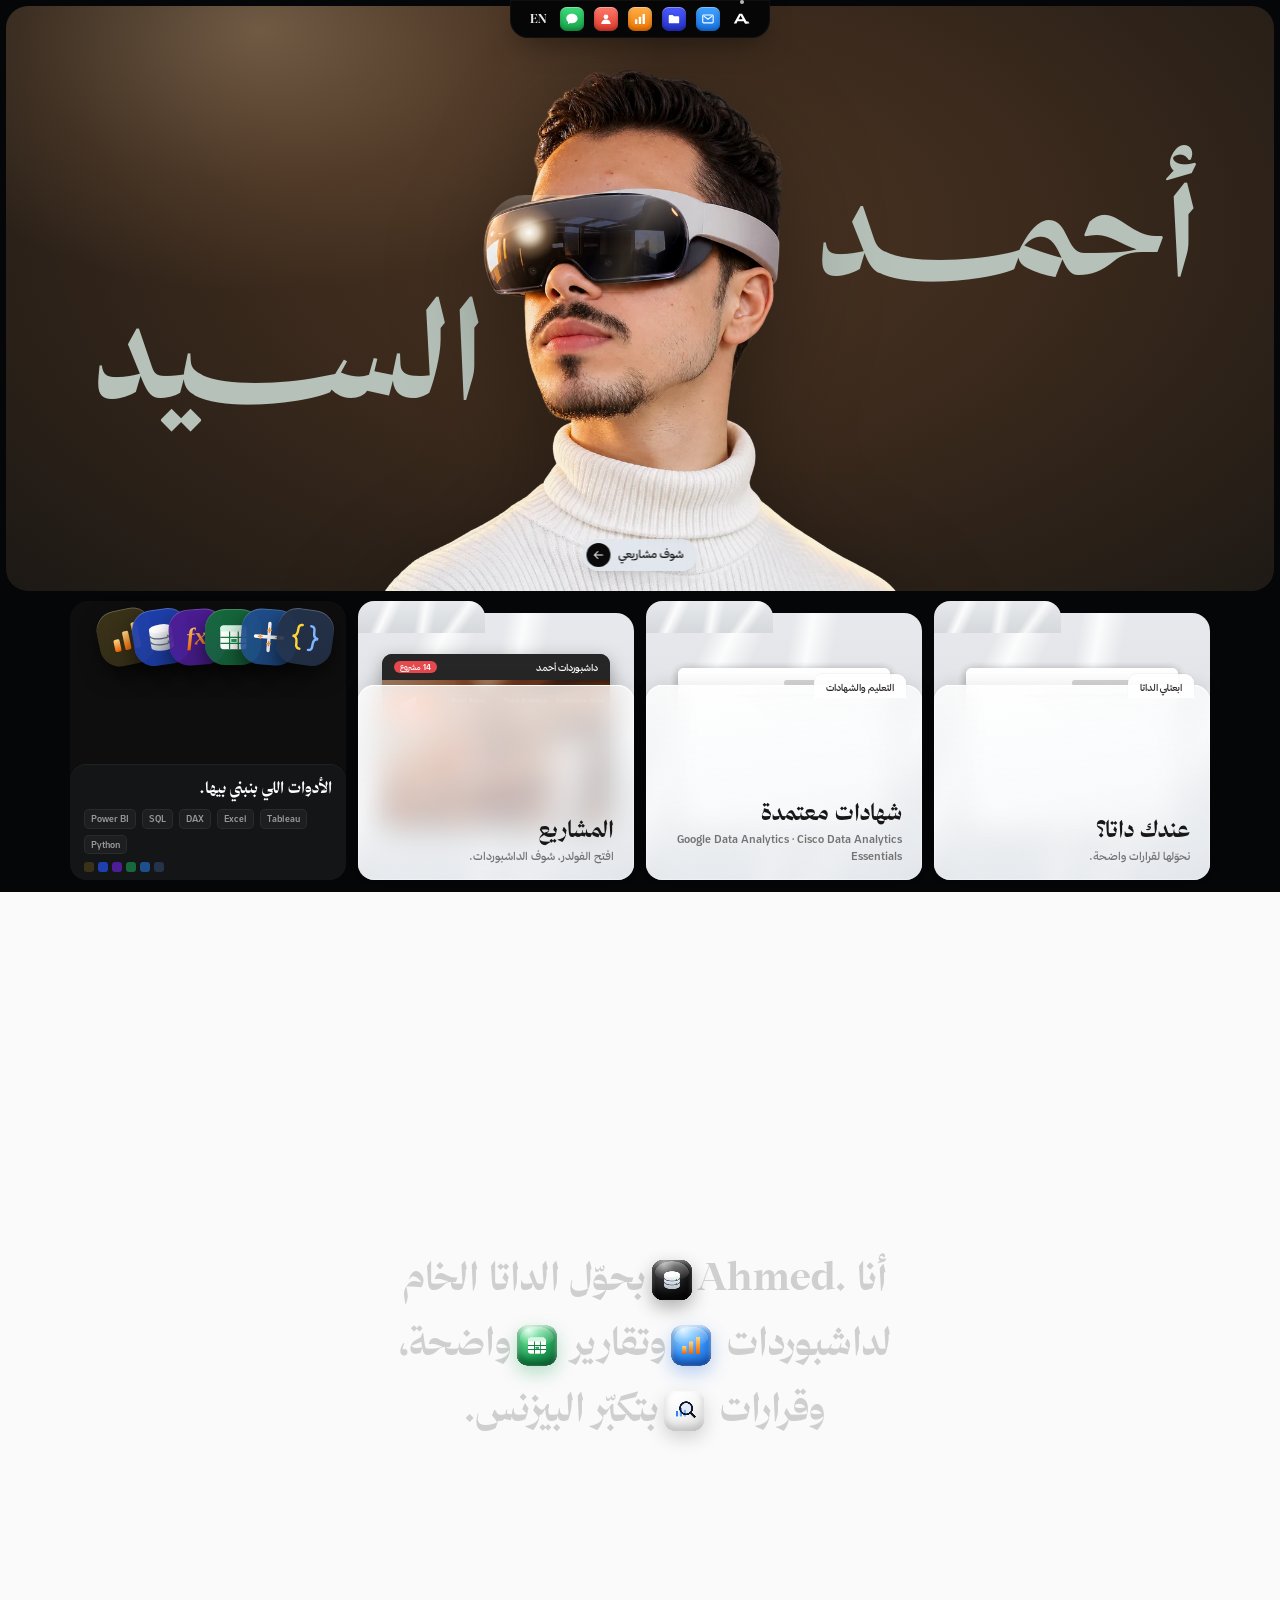
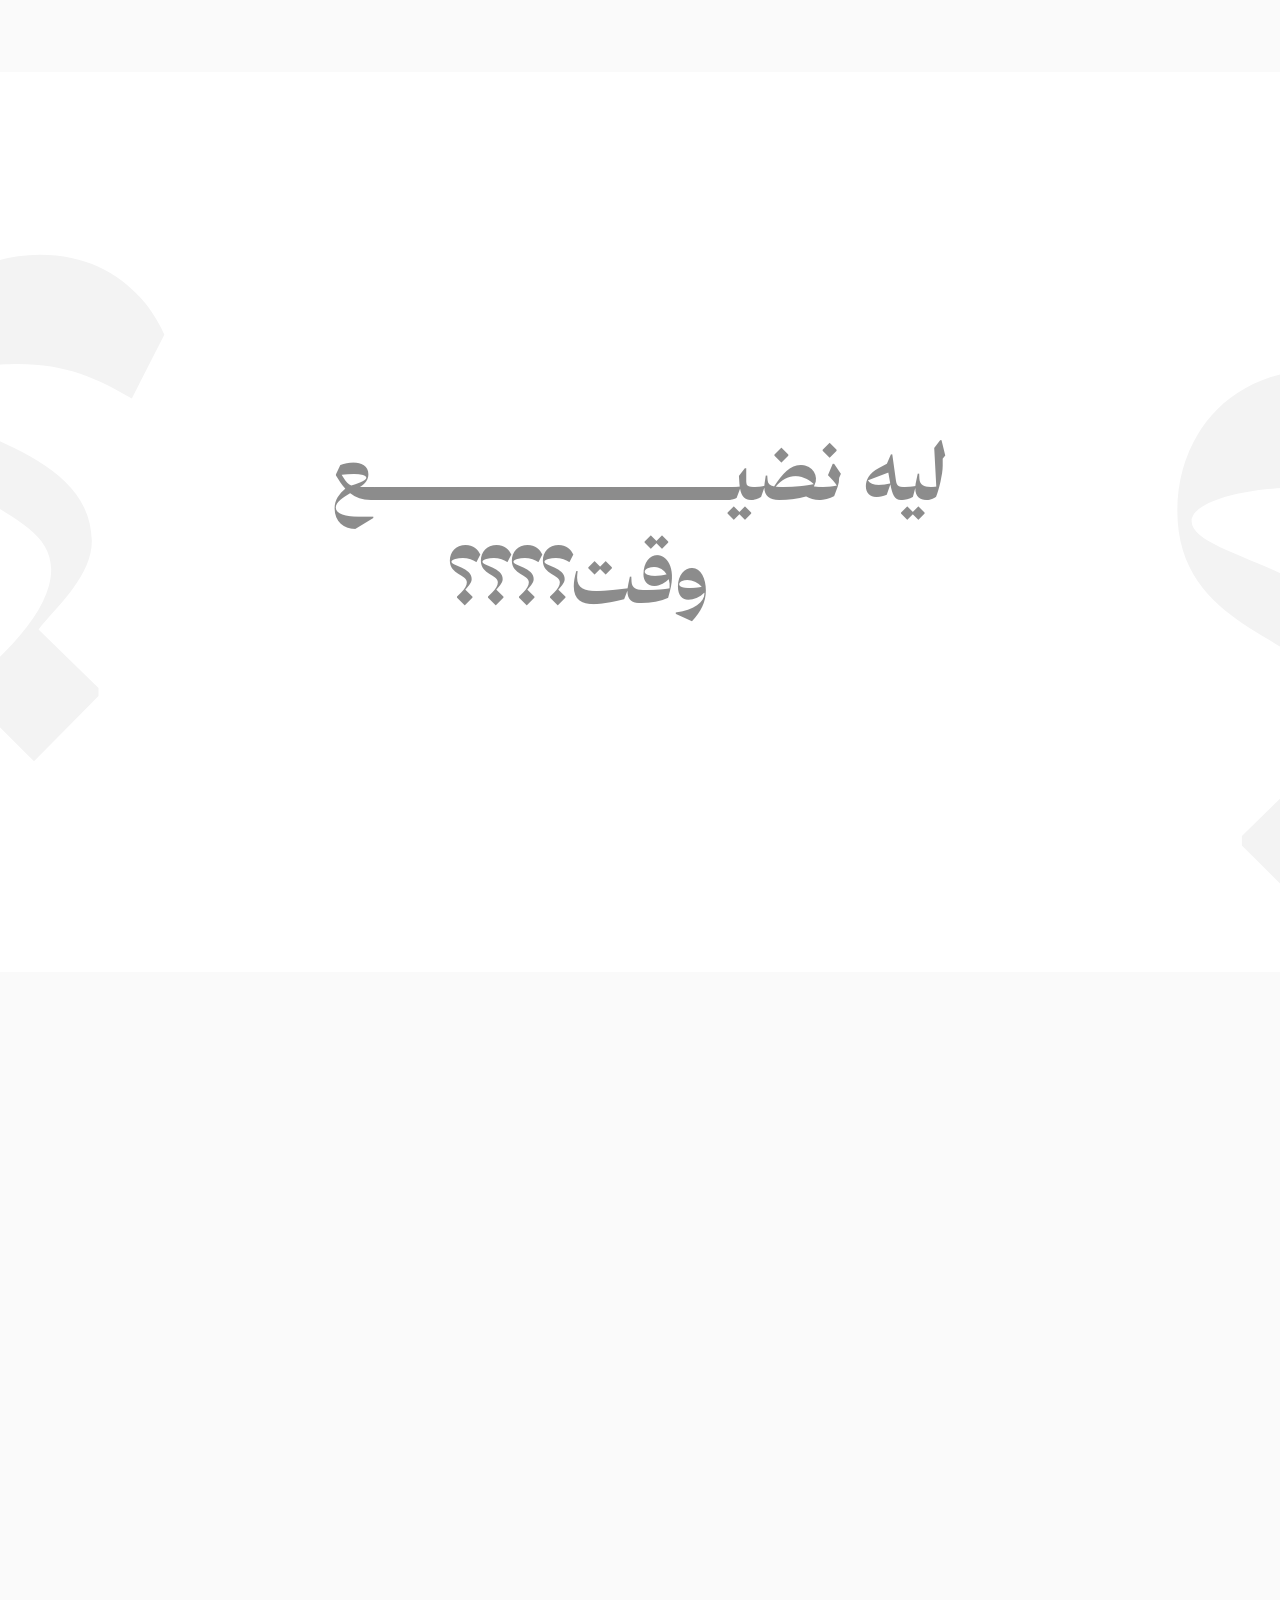
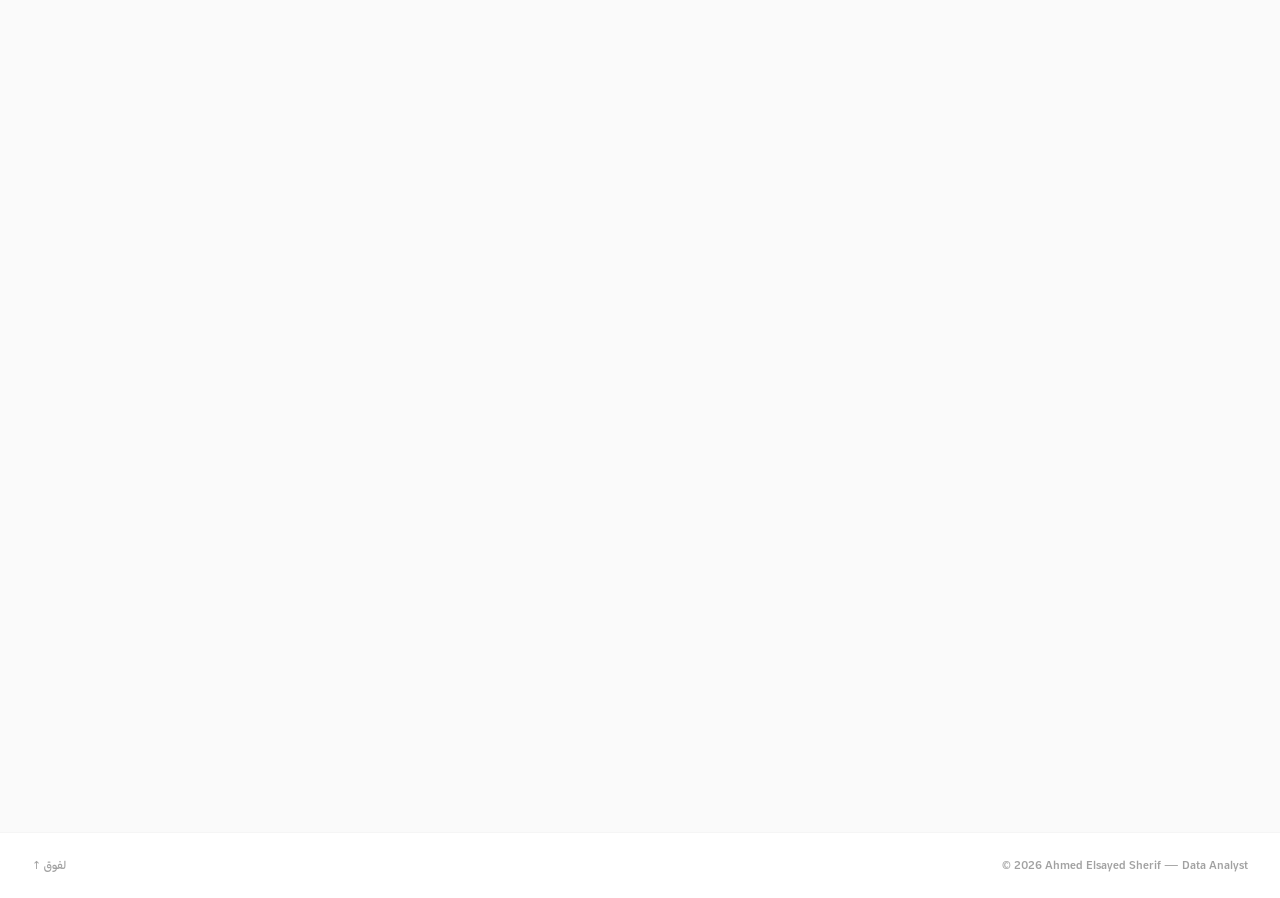
==== index.html @ aa6307e3 "Deploy a094a0d" ====
<!doctype html>
<html lang="ar" dir="rtl">
  <head>
    <meta charset="UTF-8" />
    <meta name="viewport" content="width=device-width, initial-scale=1.0" />
    <meta name="theme-color" content="#040608" />
    <link rel="icon" type="image/svg+xml" href="./favicon.svg" />
    <title>أحمد السيد · Data Analyst</title>
    <meta name="description" content="أحمد السيد — محلل بيانات: داشبوردات Power BI وتحليلات SQL وتقارير Excel." />
    <link rel="preconnect" href="https://fonts.googleapis.com" />
    <link rel="preconnect" href="https://fonts.gstatic.com" crossorigin />
    <link
      href="https://fonts.googleapis.com/css2?family=Lilita+One&display=swap"
      rel="stylesheet"
    />
    <script type="module" crossorigin src="./assets/index-DCKtavDe.js"></script>
    <link rel="stylesheet" crossorigin href="./assets/index-CxuiDUZX.css">
  </head>
  <body>
    <div id="root"></div>
  </body>
</html>
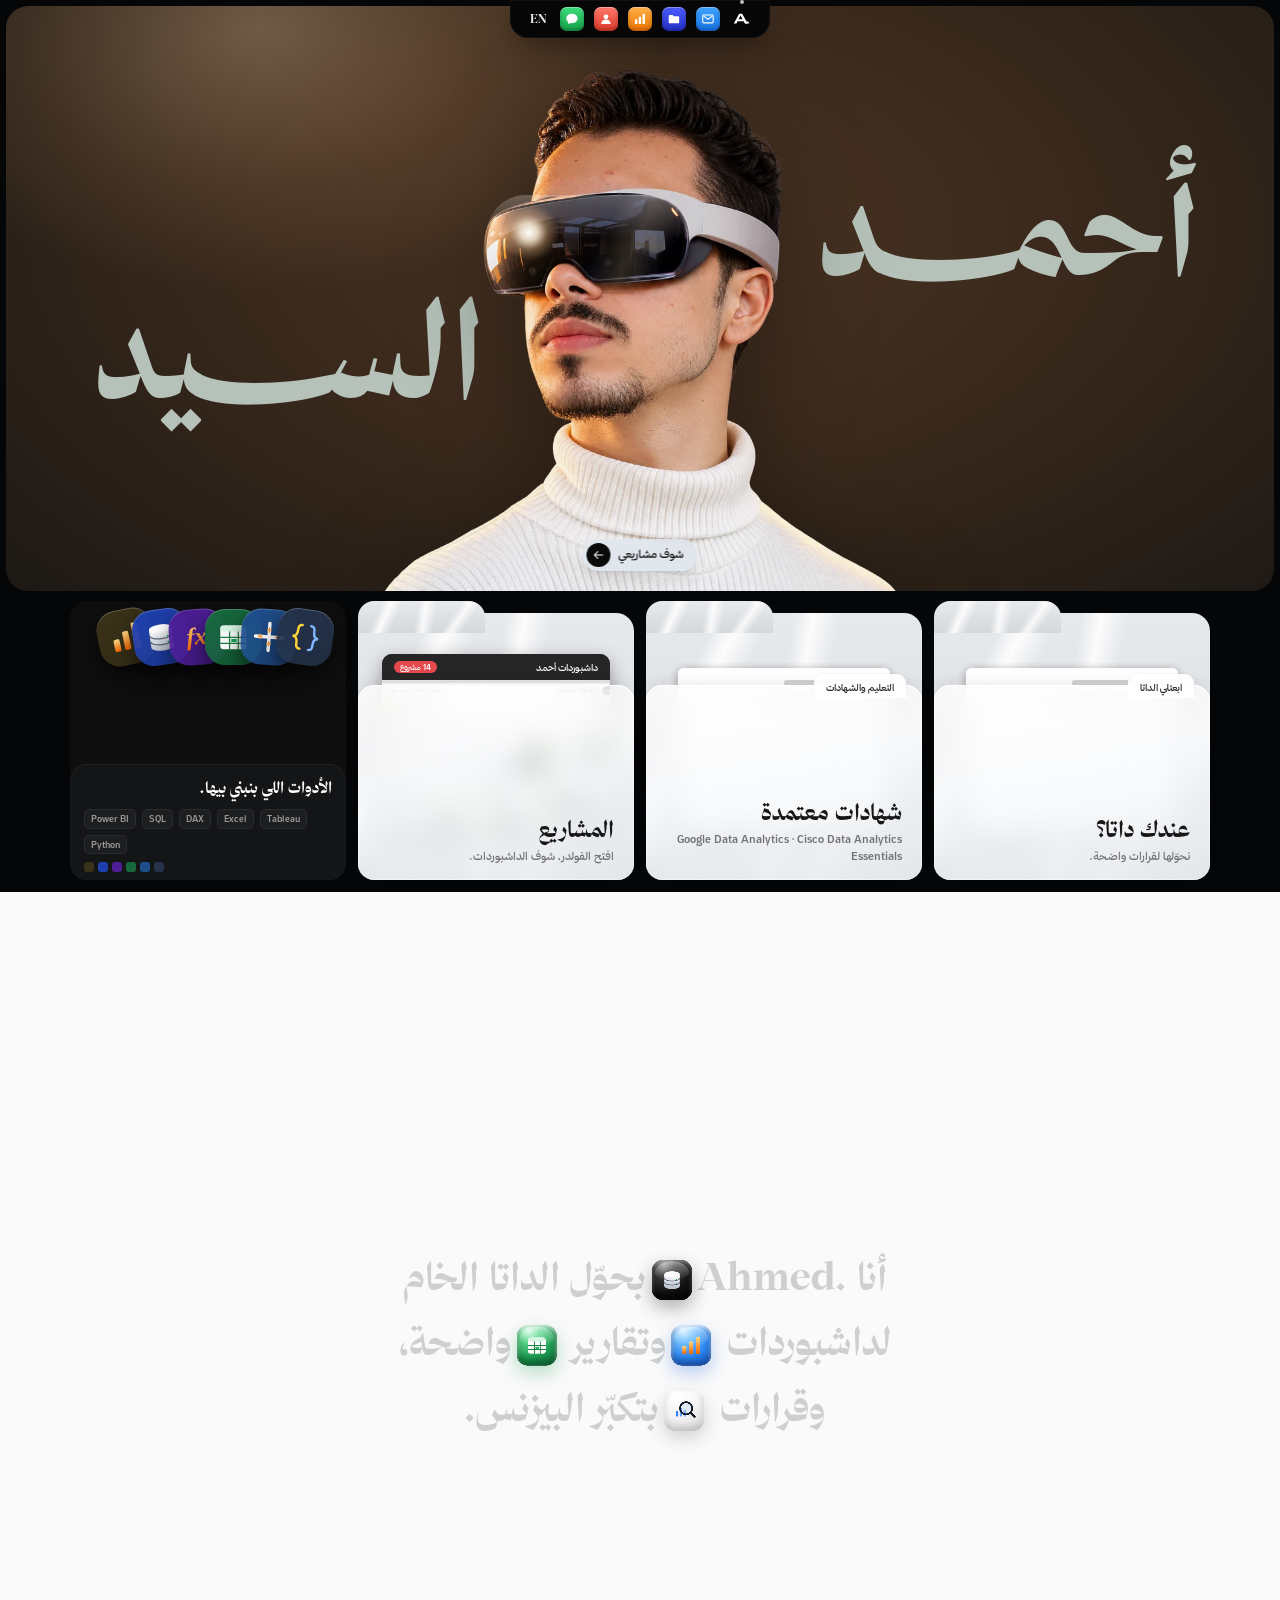
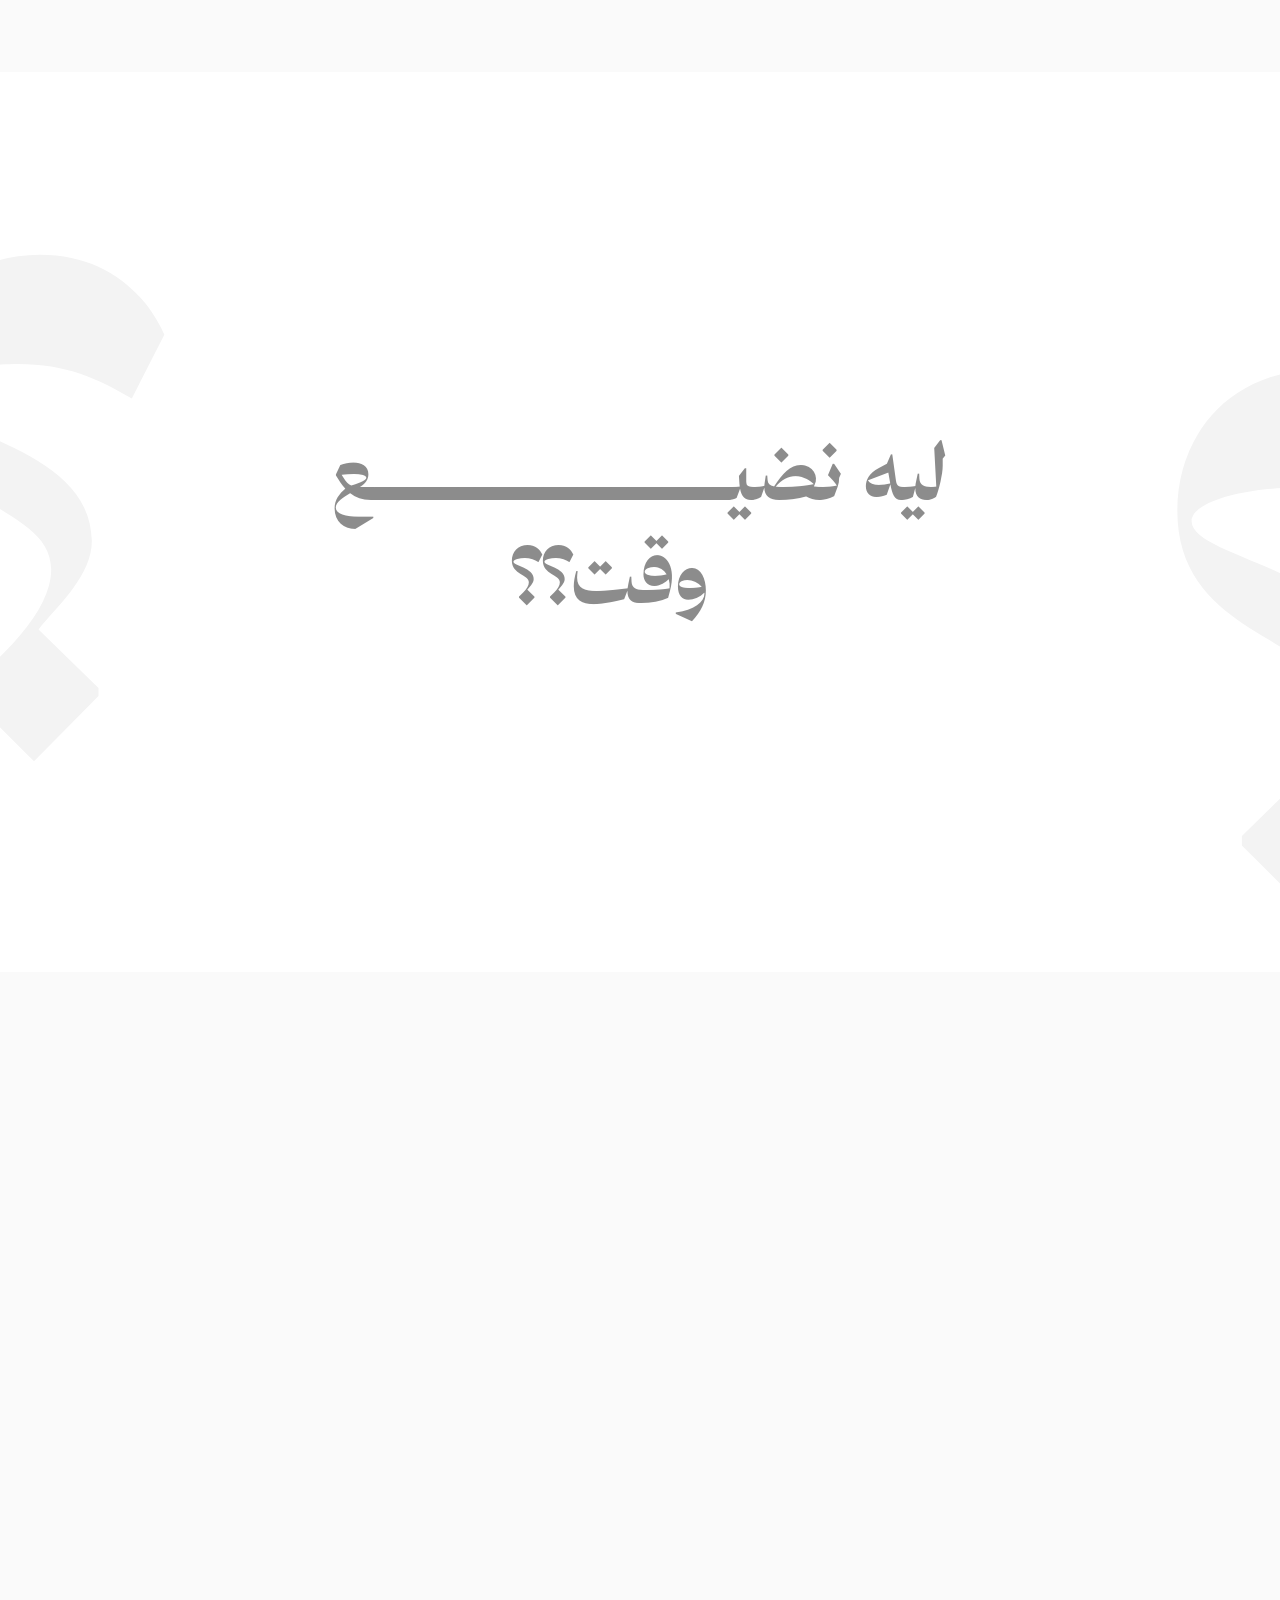
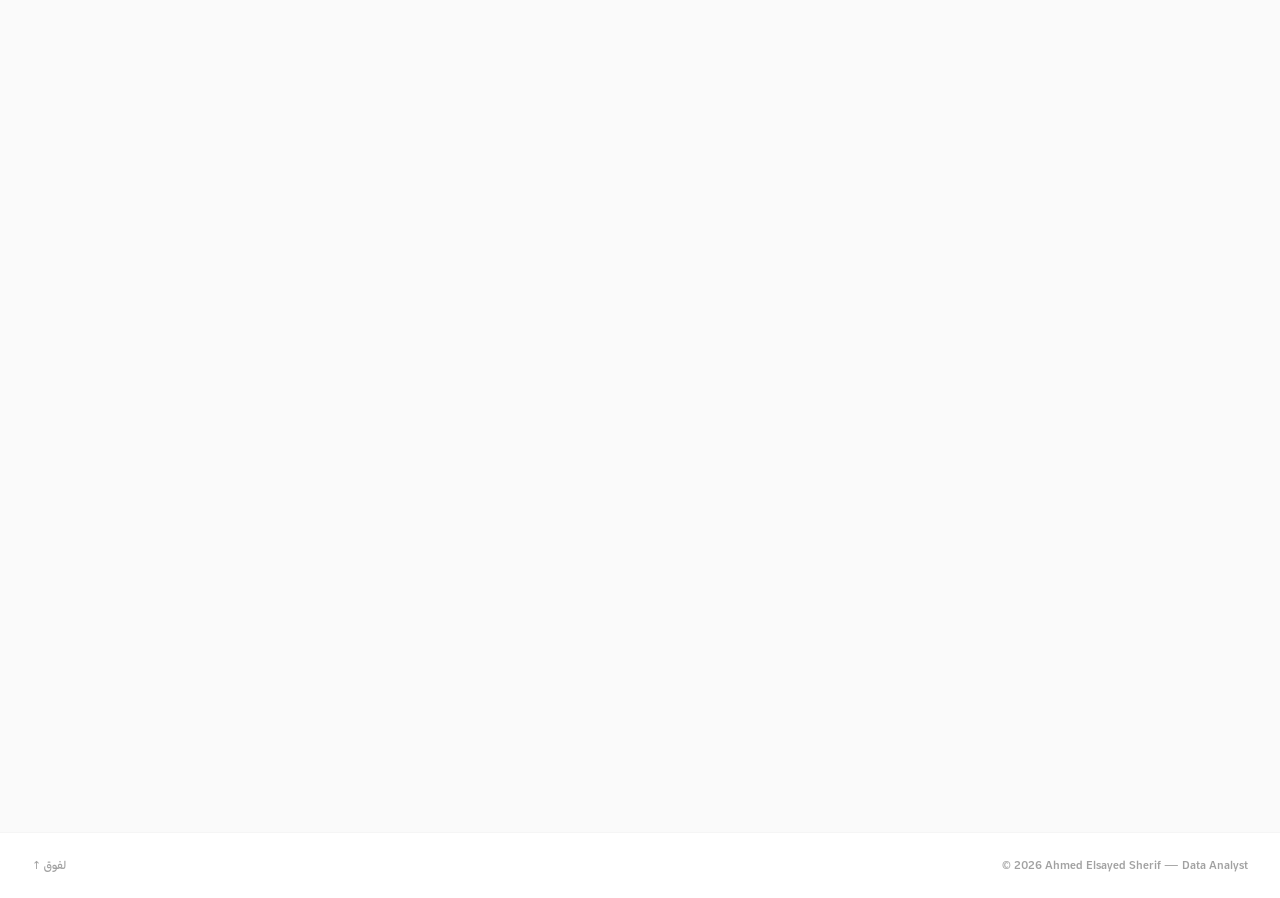
==== commit a712e480: "Deploy 413ba4c" ====
--- a/index.html
+++ b/index.html
@@ -13,7 +13,7 @@
       href="https://fonts.googleapis.com/css2?family=Lilita+One&display=swap"
       rel="stylesheet"
     />
-    <script type="module" crossorigin src="./assets/index-DCKtavDe.js"></script>
+    <script type="module" crossorigin src="./assets/index-DE4-xoQo.js"></script>
     <link rel="stylesheet" crossorigin href="./assets/index-CxuiDUZX.css">
   </head>
   <body>
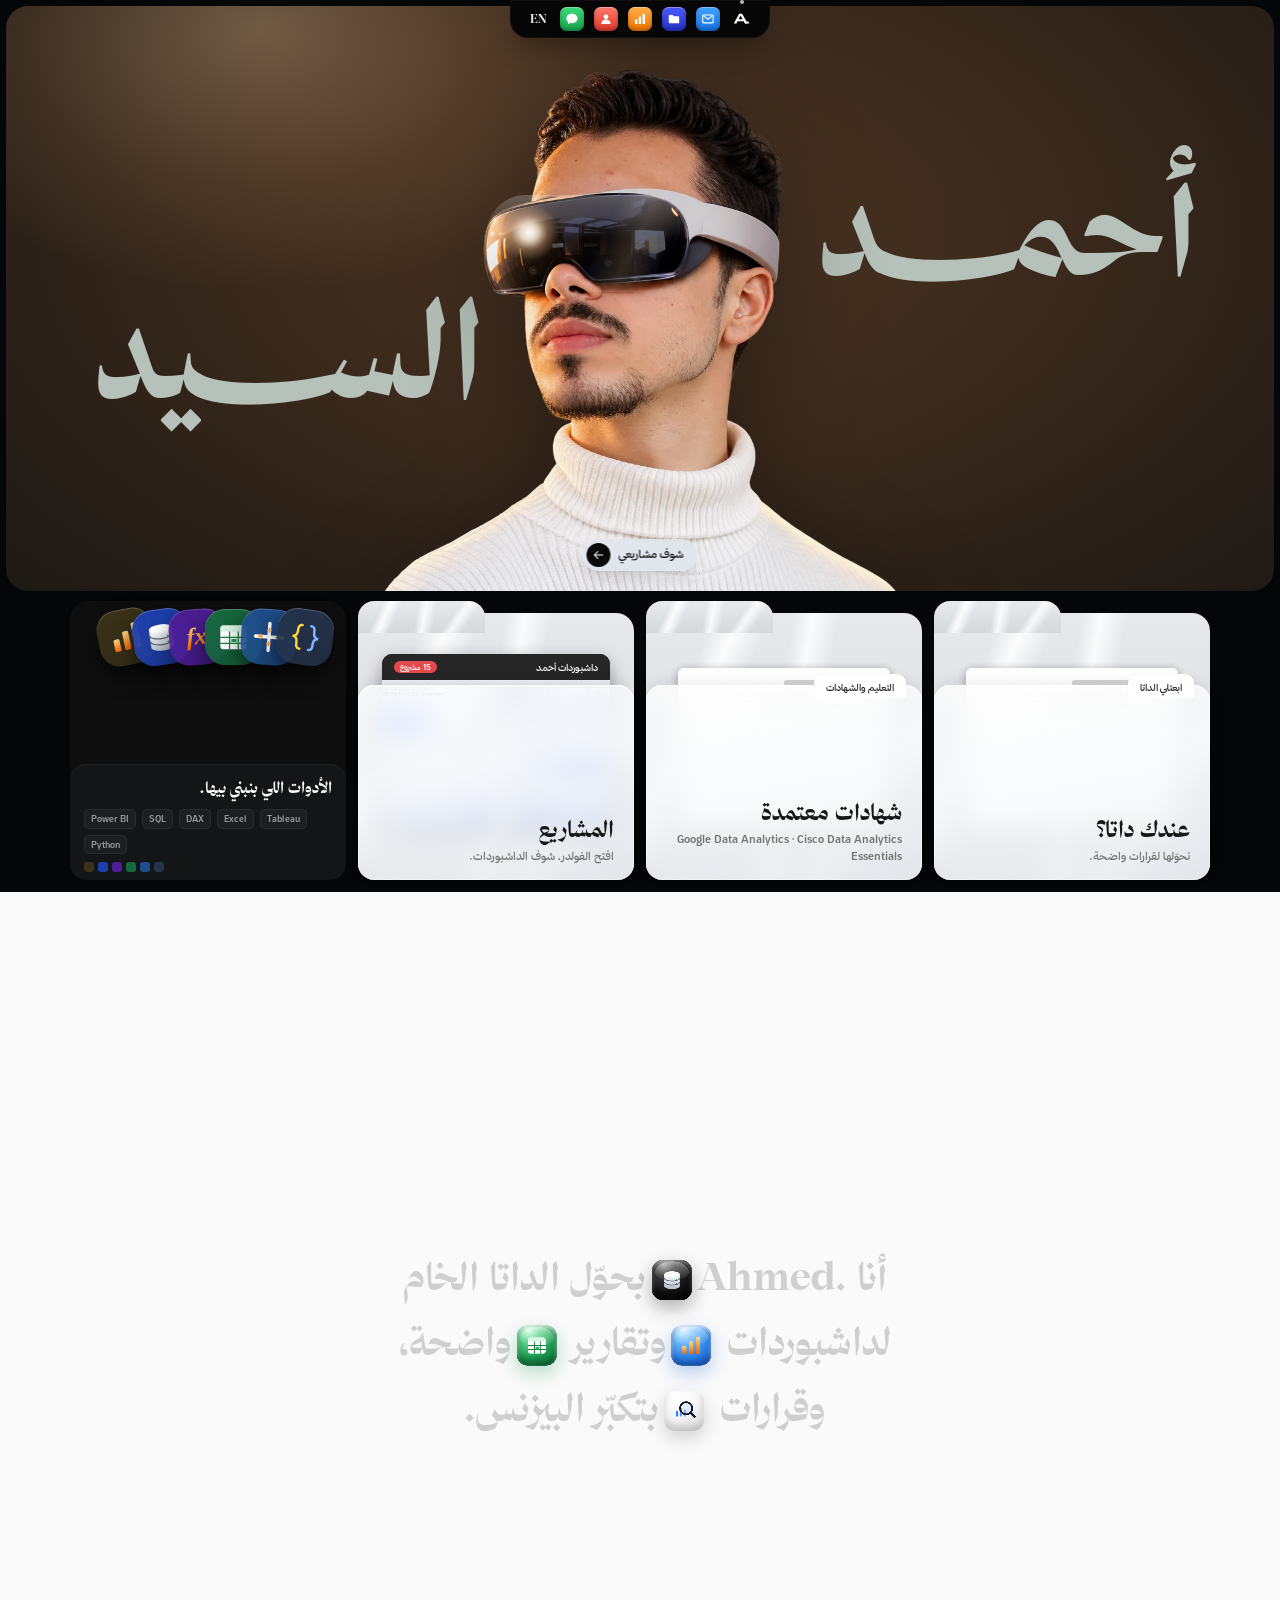
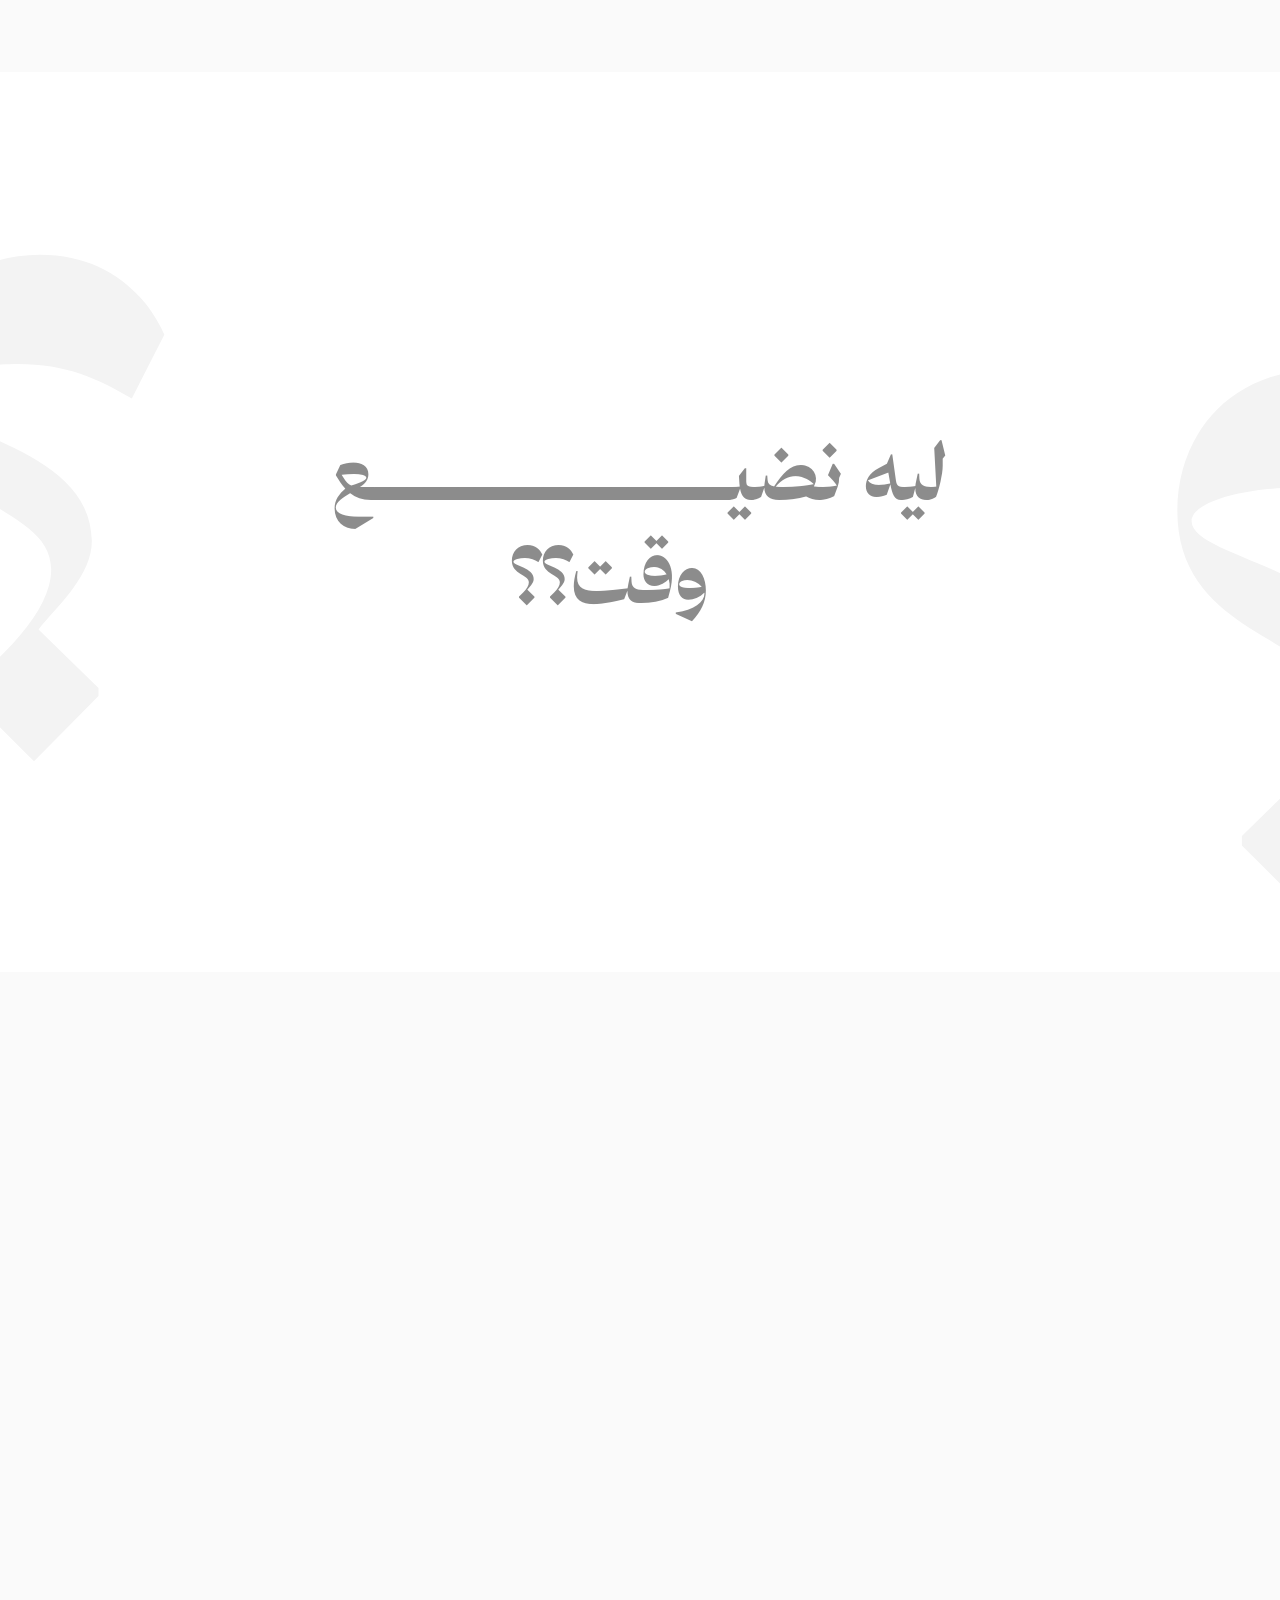
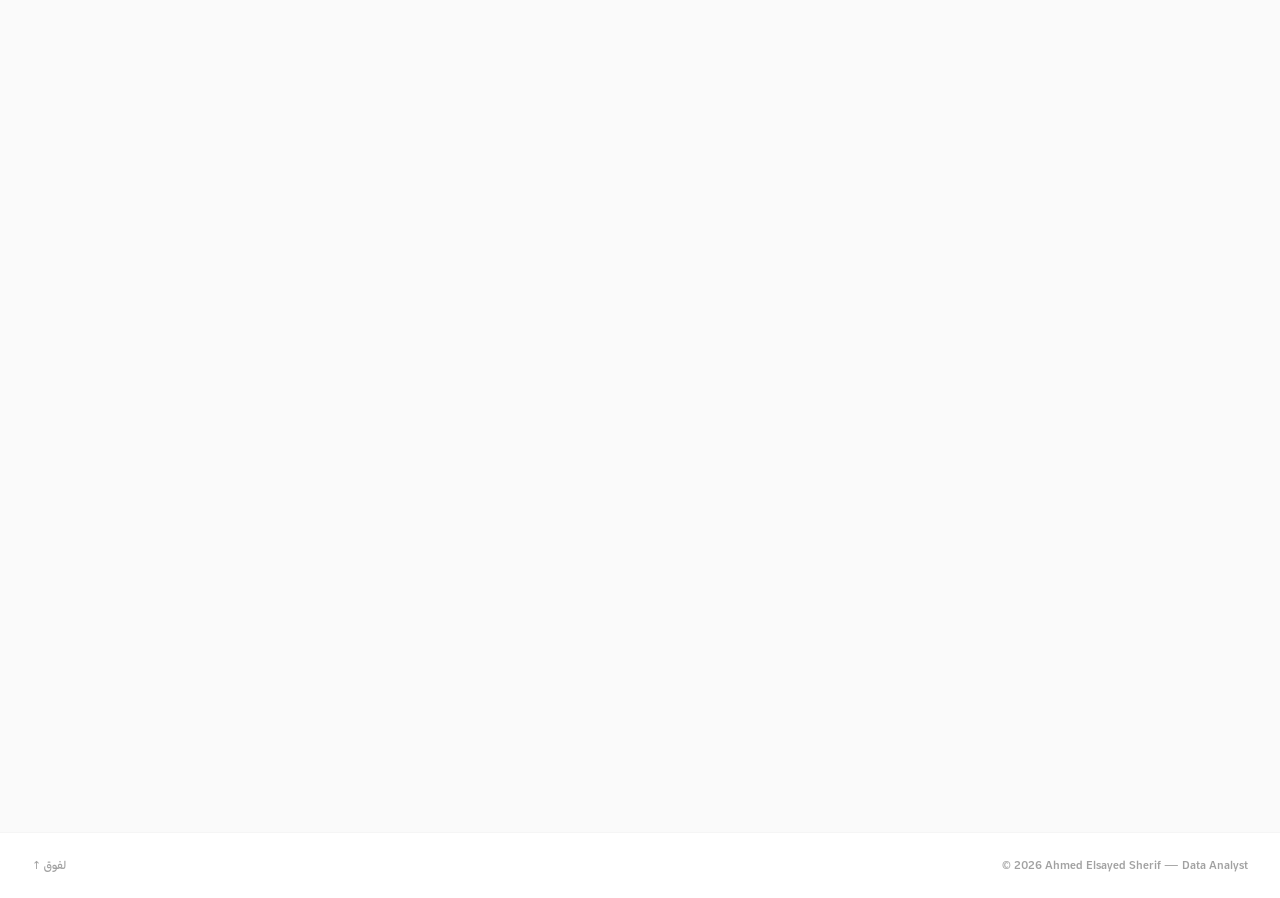
==== commit fbb7feaf: "Deploy 971cd77" ====
--- a/index.html
+++ b/index.html
@@ -13,7 +13,7 @@
       href="https://fonts.googleapis.com/css2?family=Lilita+One&display=swap"
       rel="stylesheet"
     />
-    <script type="module" crossorigin src="./assets/index-DE4-xoQo.js"></script>
+    <script type="module" crossorigin src="./assets/index-BCL6MkmT.js"></script>
     <link rel="stylesheet" crossorigin href="./assets/index-CxuiDUZX.css">
   </head>
   <body>
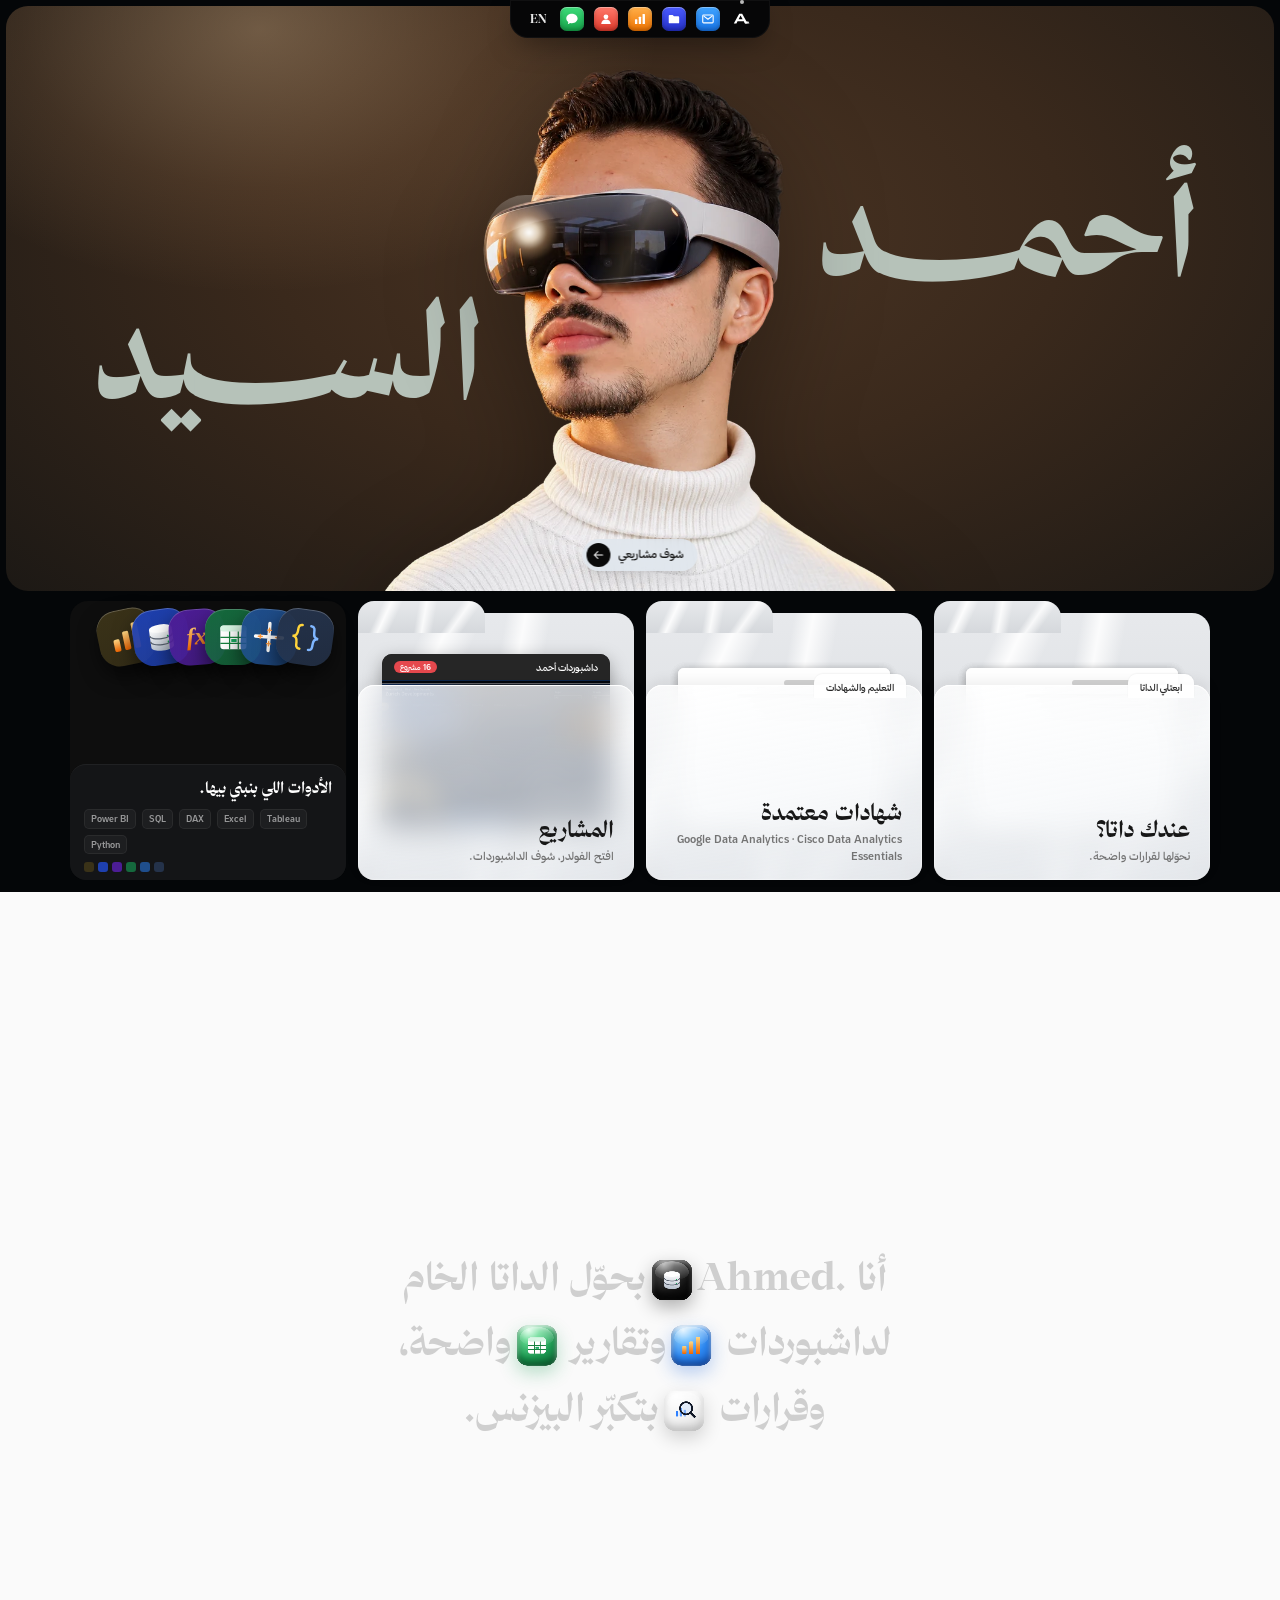
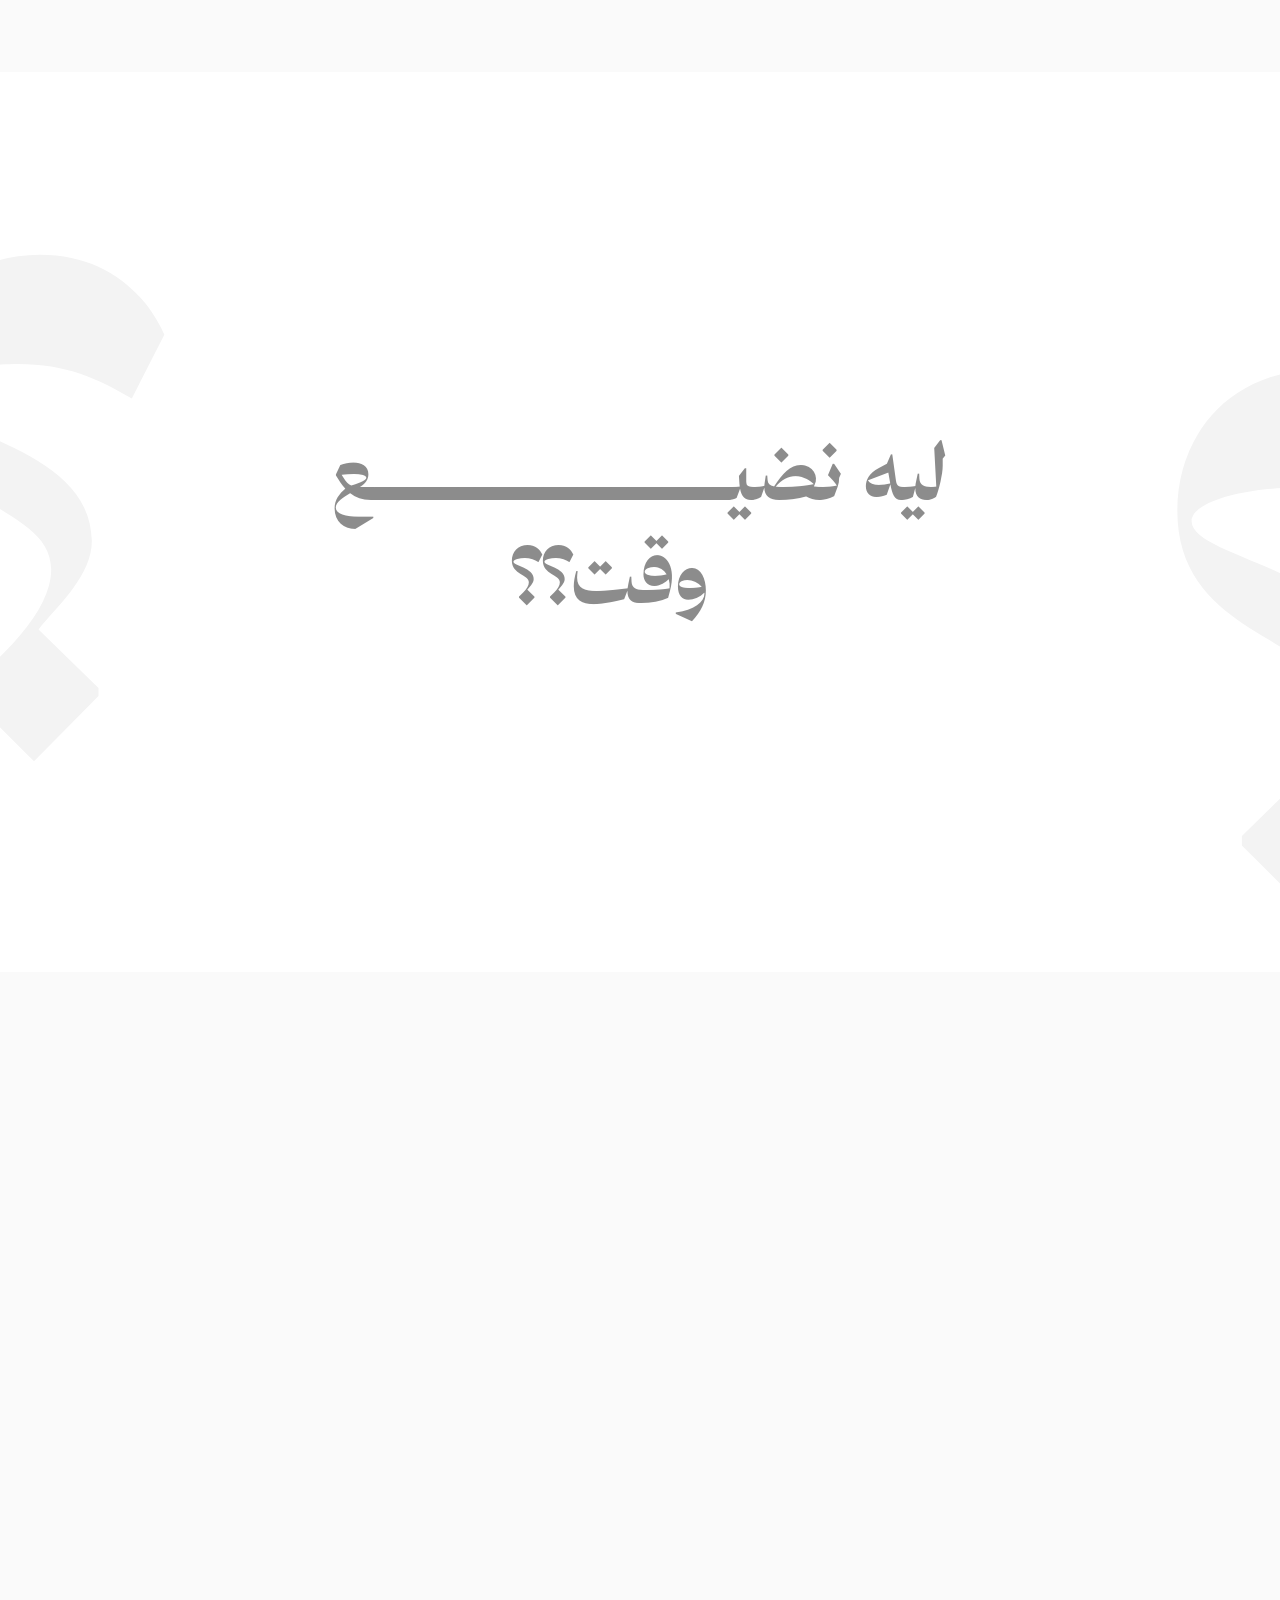
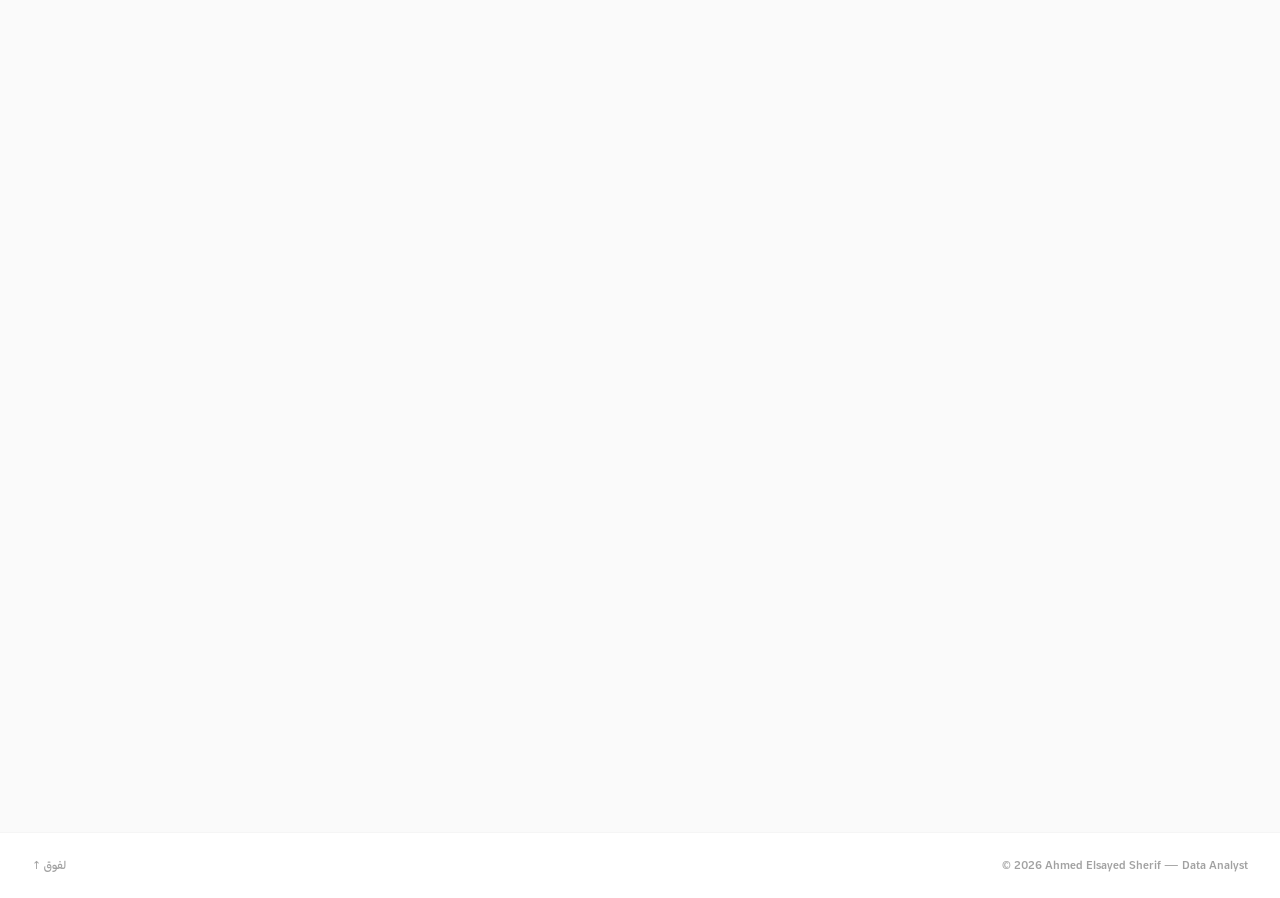
==== commit 69a2bfa9: "Deploy 3aa451c" ====
--- a/index.html
+++ b/index.html
@@ -13,7 +13,7 @@
       href="https://fonts.googleapis.com/css2?family=Lilita+One&display=swap"
       rel="stylesheet"
     />
-    <script type="module" crossorigin src="./assets/index-BCL6MkmT.js"></script>
+    <script type="module" crossorigin src="./assets/index-DIKJuPs-.js"></script>
     <link rel="stylesheet" crossorigin href="./assets/index-CxuiDUZX.css">
   </head>
   <body>
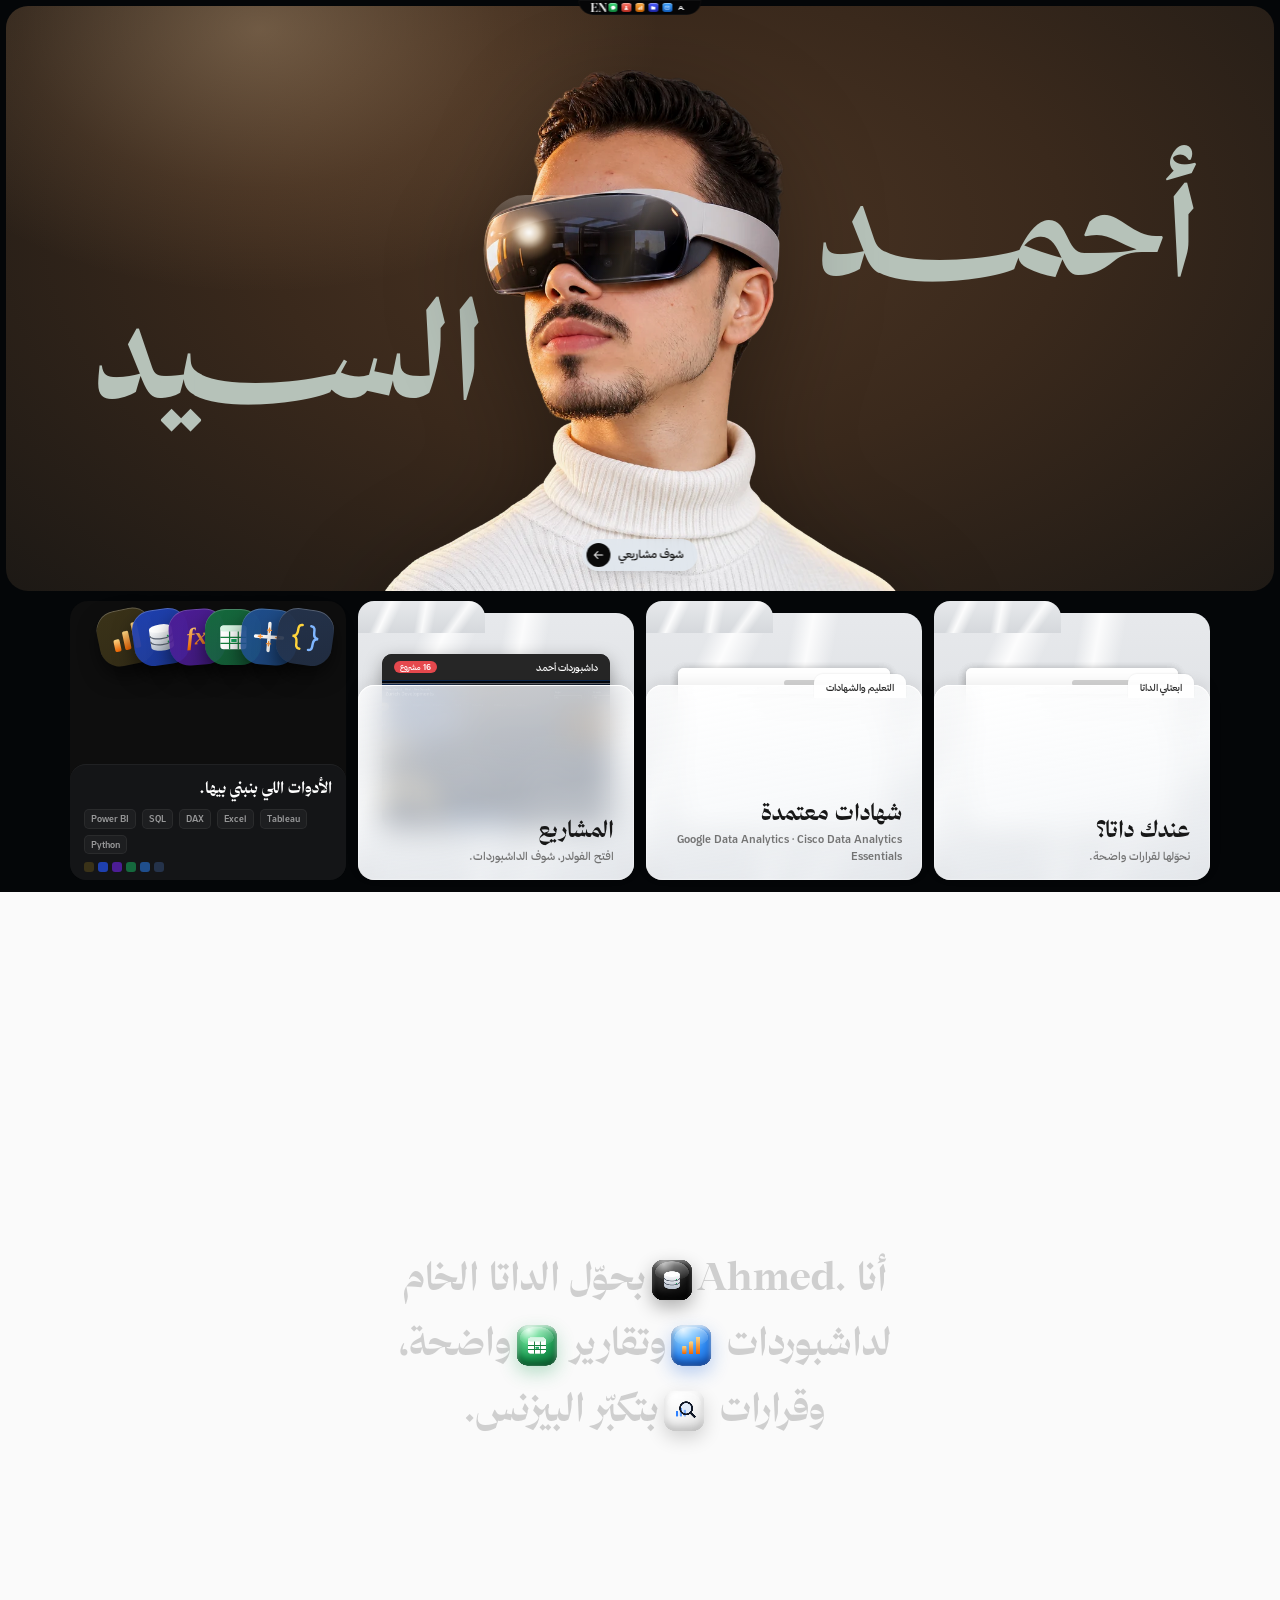
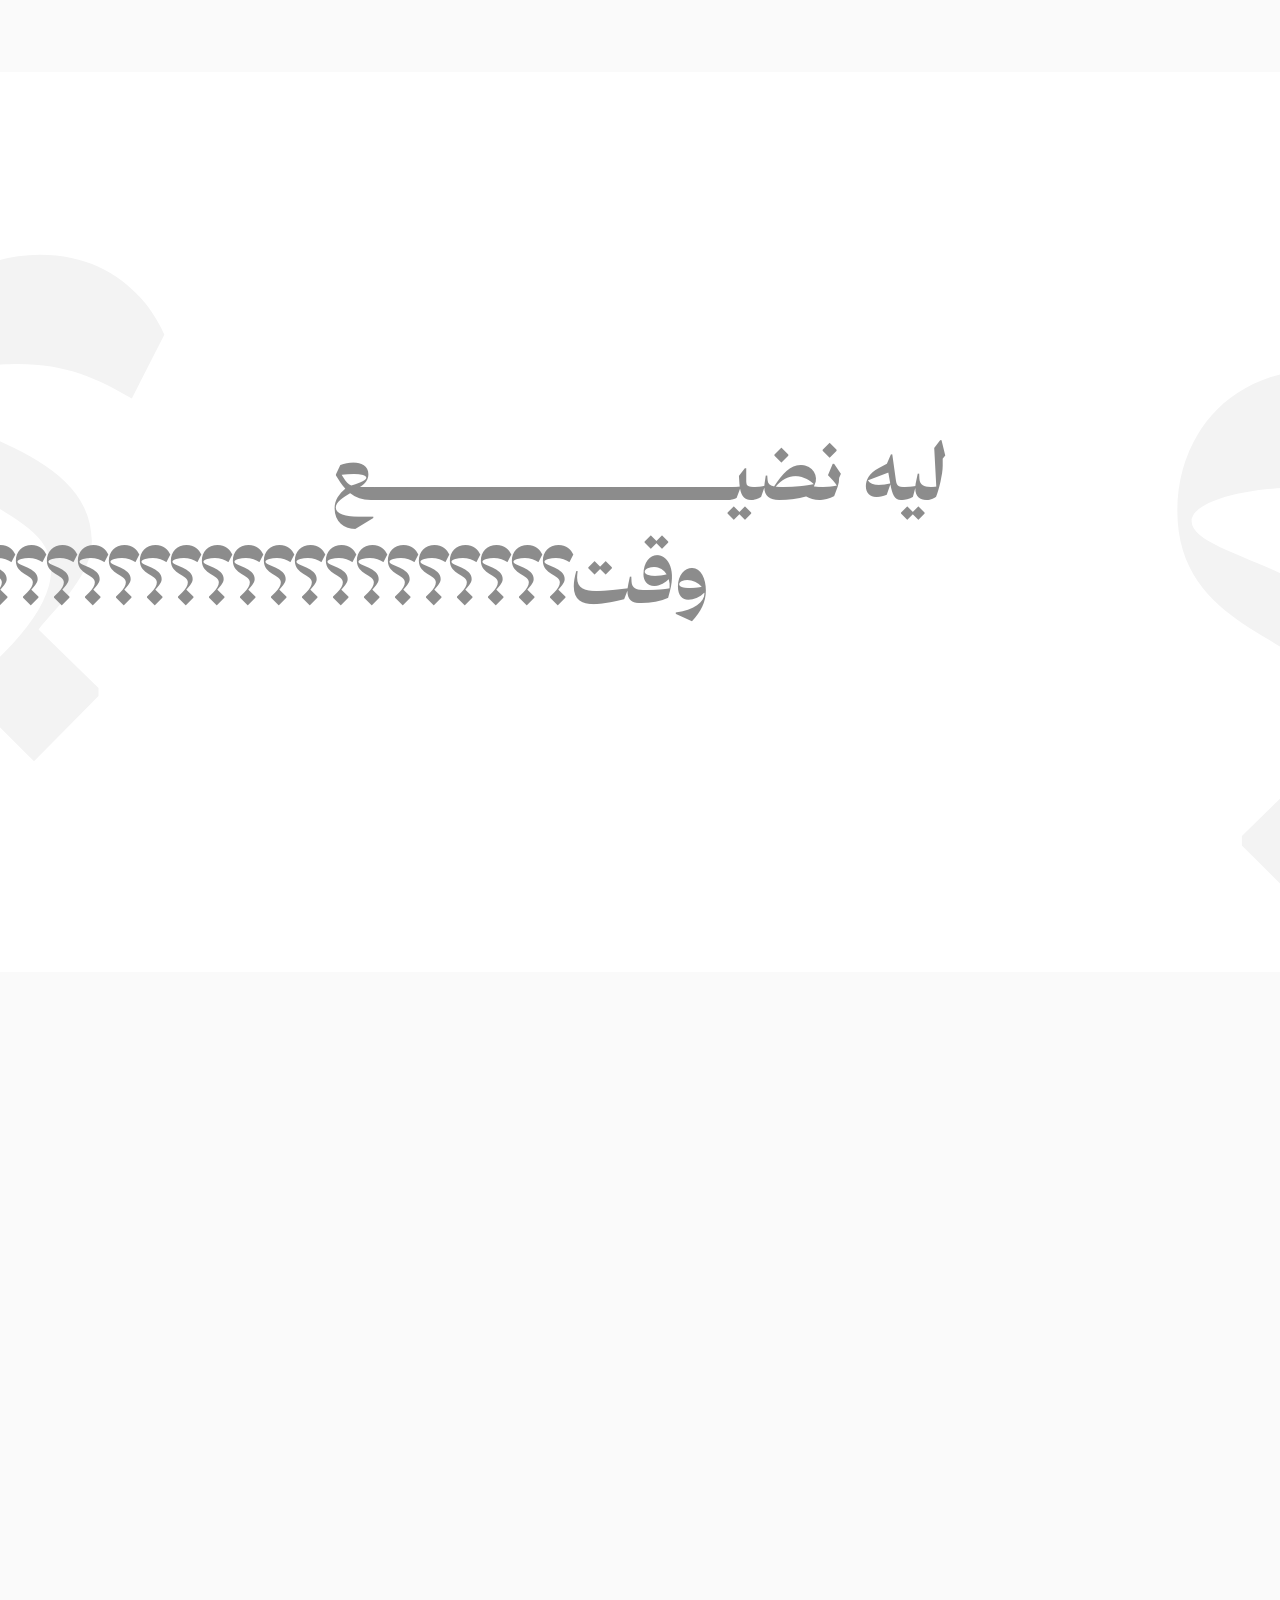
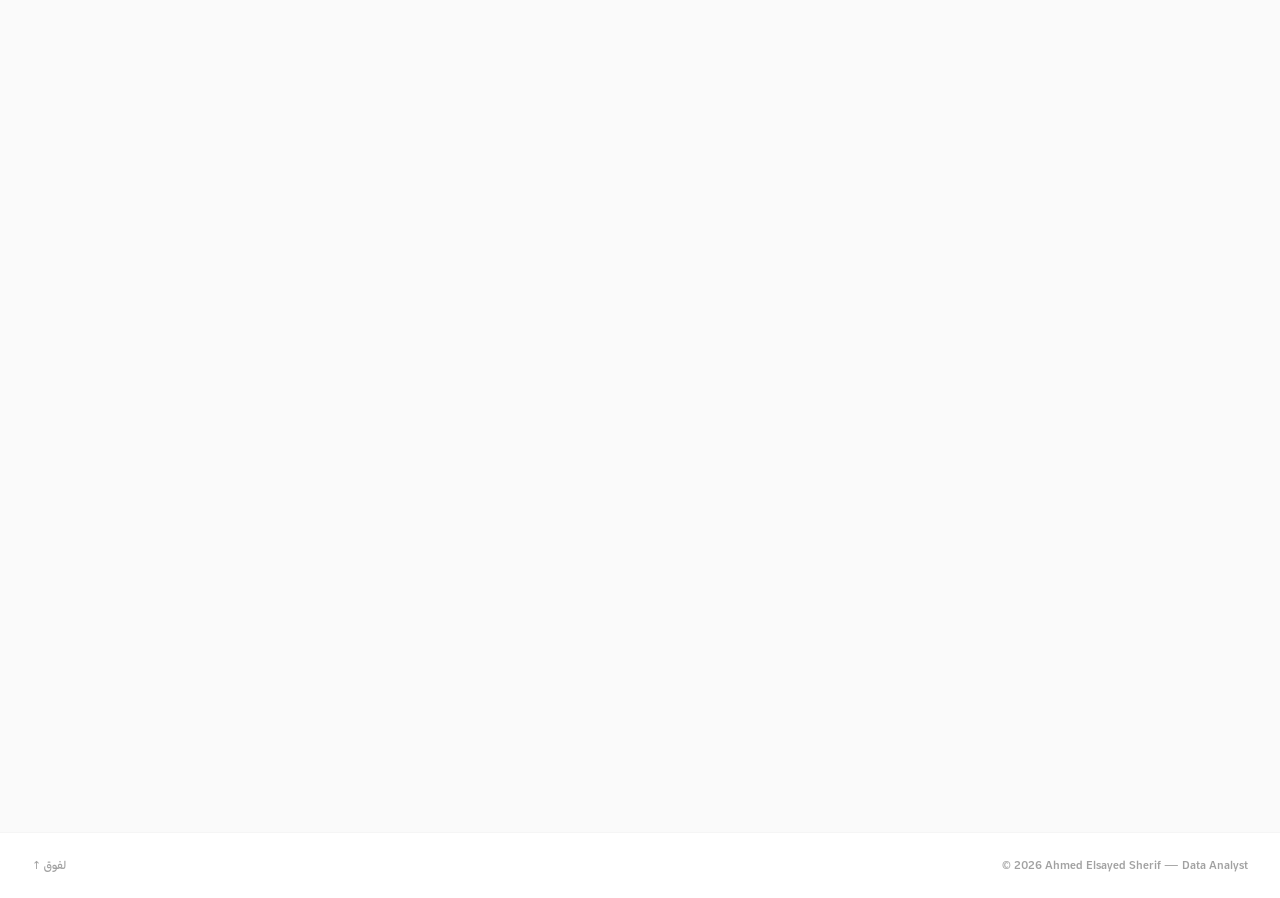
==== commit cfe82860: "Deploy 42c2977" ====
--- a/index.html
+++ b/index.html
@@ -13,8 +13,8 @@
       href="https://fonts.googleapis.com/css2?family=Lilita+One&display=swap"
       rel="stylesheet"
     />
-    <script type="module" crossorigin src="./assets/index-DIKJuPs-.js"></script>
-    <link rel="stylesheet" crossorigin href="./assets/index-CxuiDUZX.css">
+    <script type="module" crossorigin src="./assets/index-2e_yVVwF.js"></script>
+    <link rel="stylesheet" crossorigin href="./assets/index-B5kH8-_f.css">
   </head>
   <body>
     <div id="root"></div>
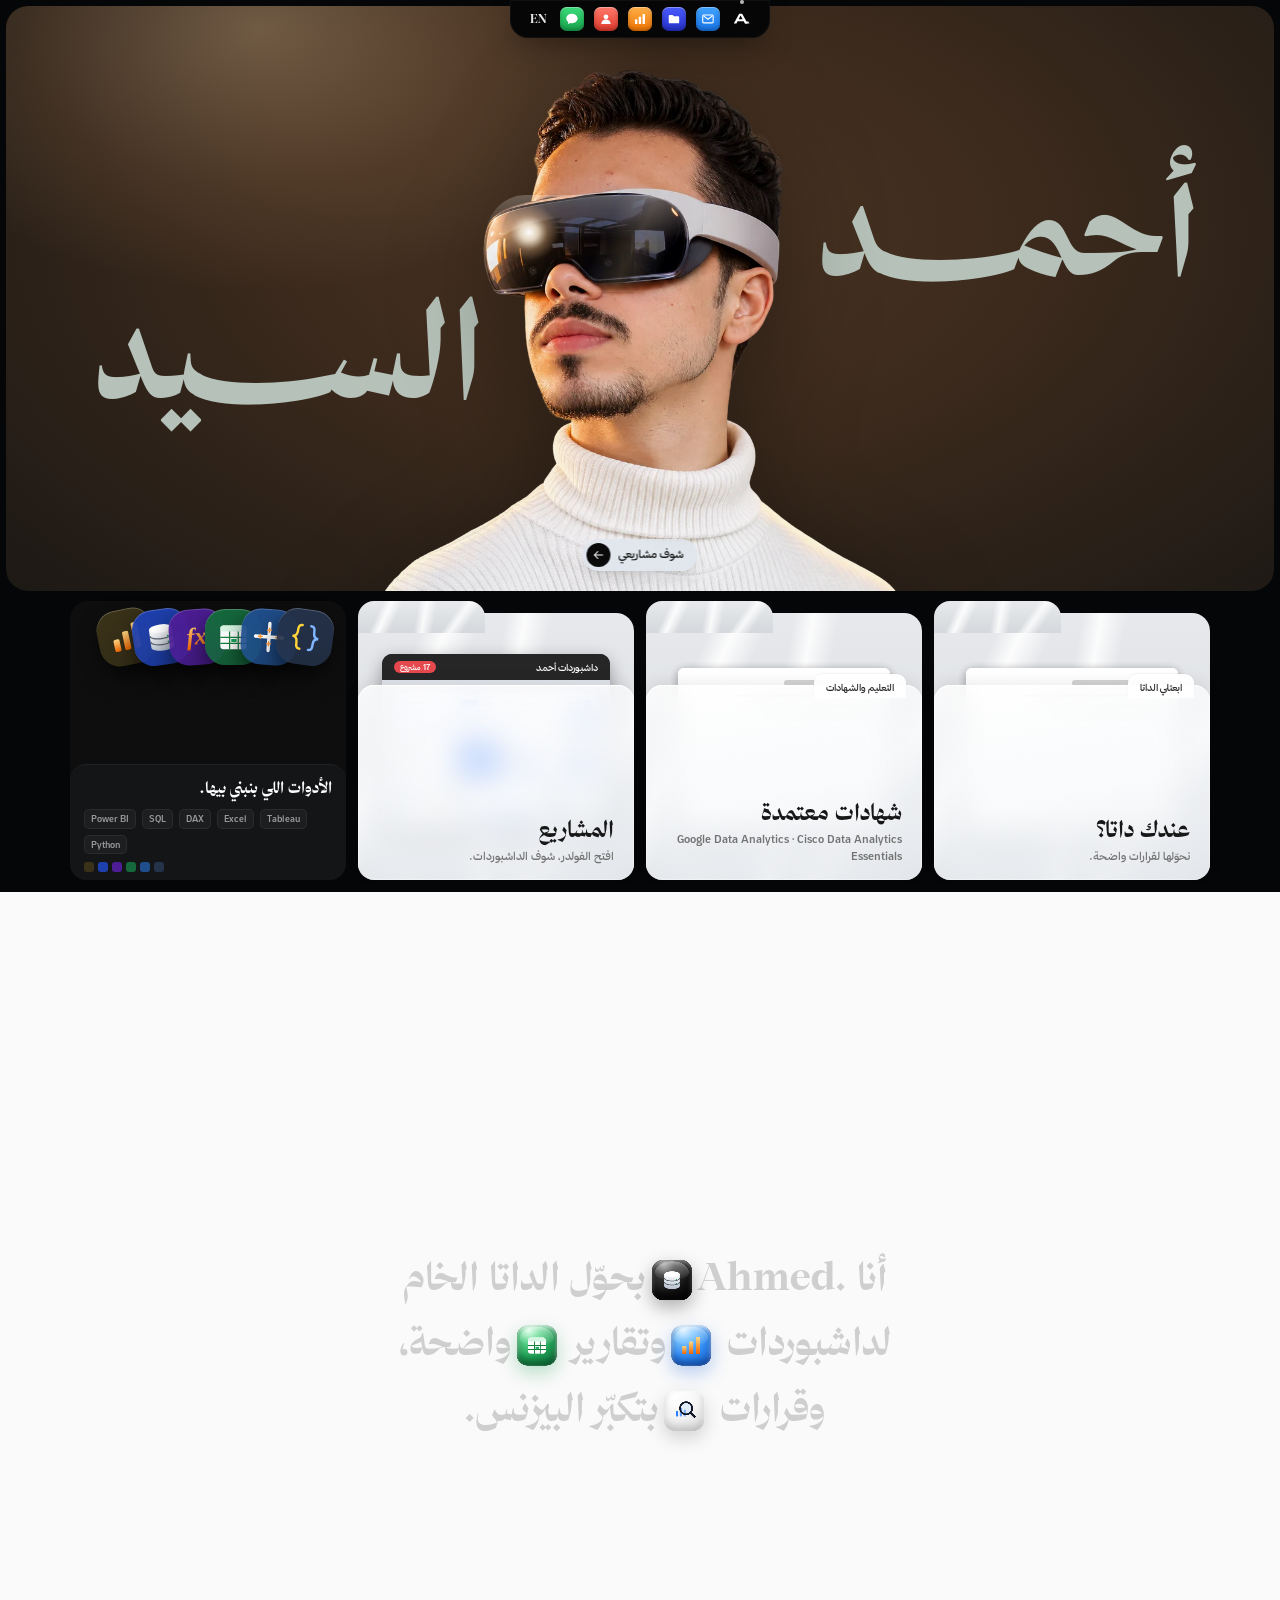
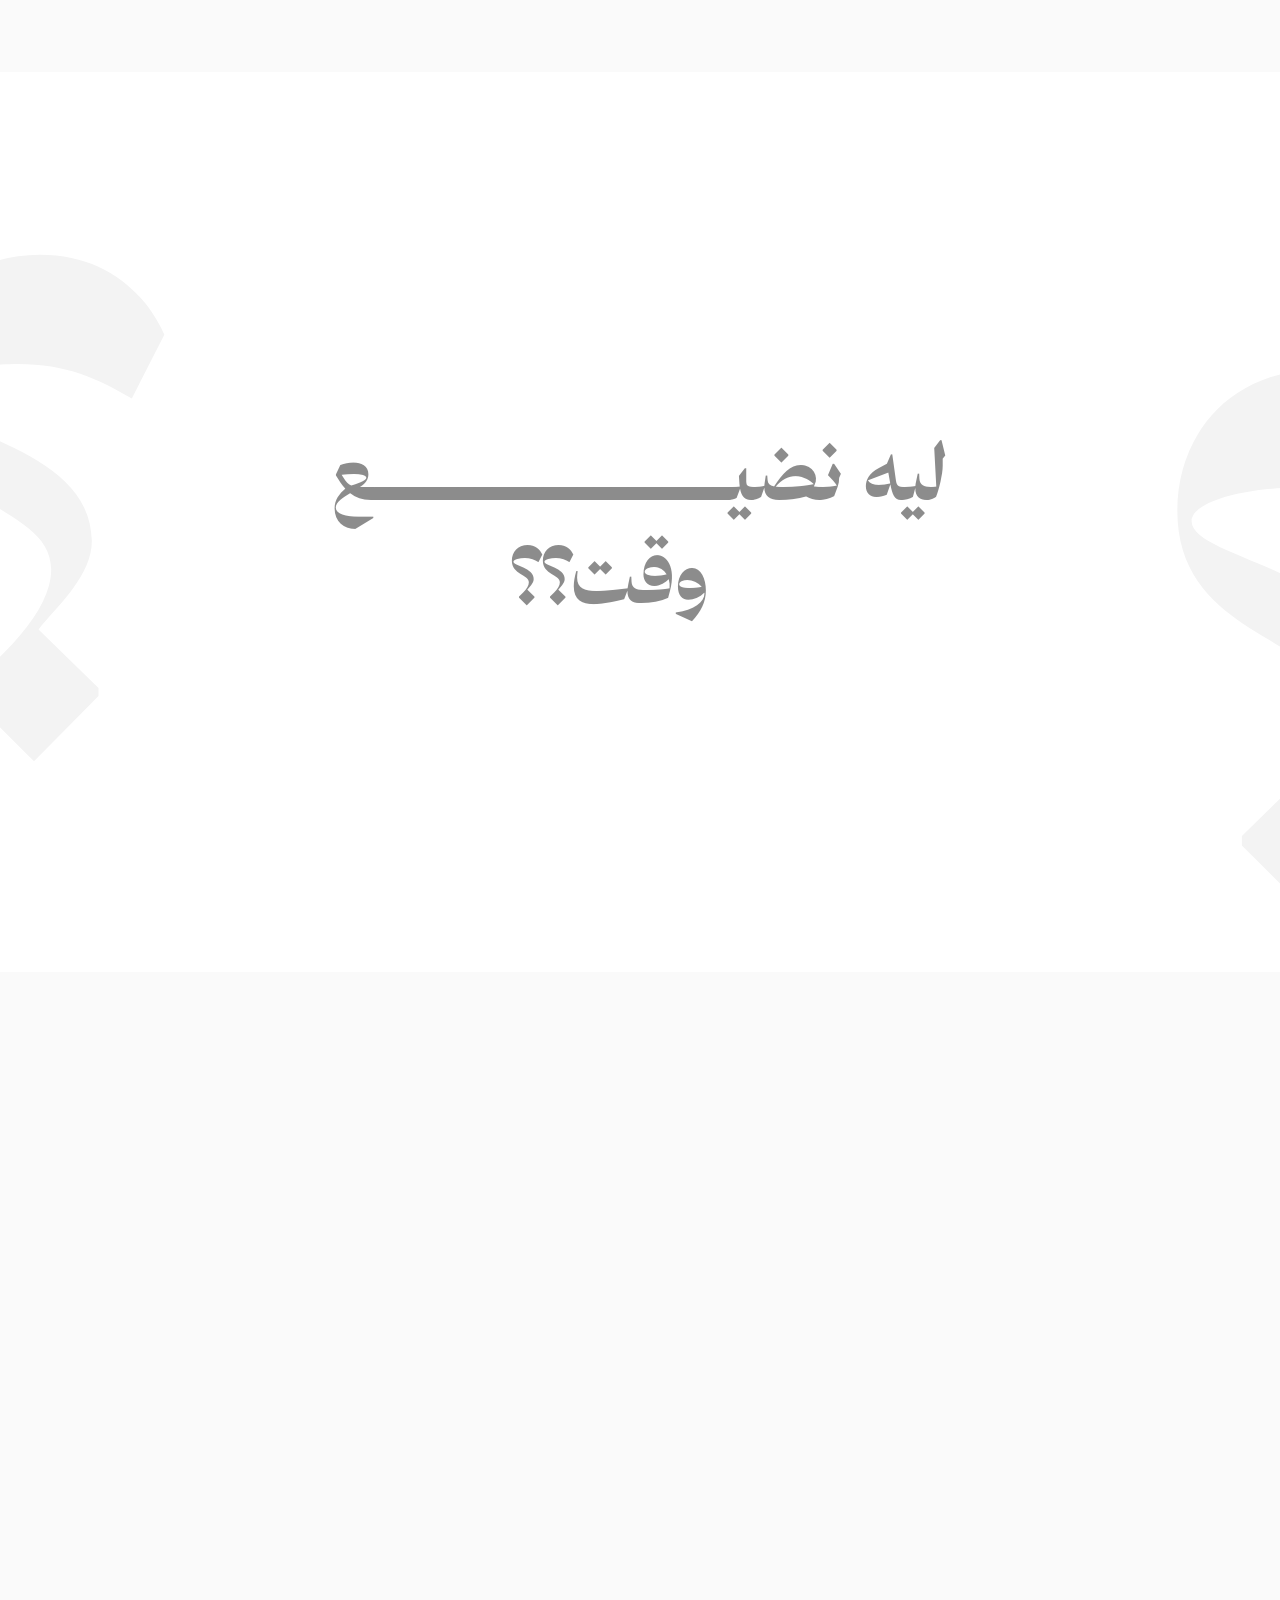
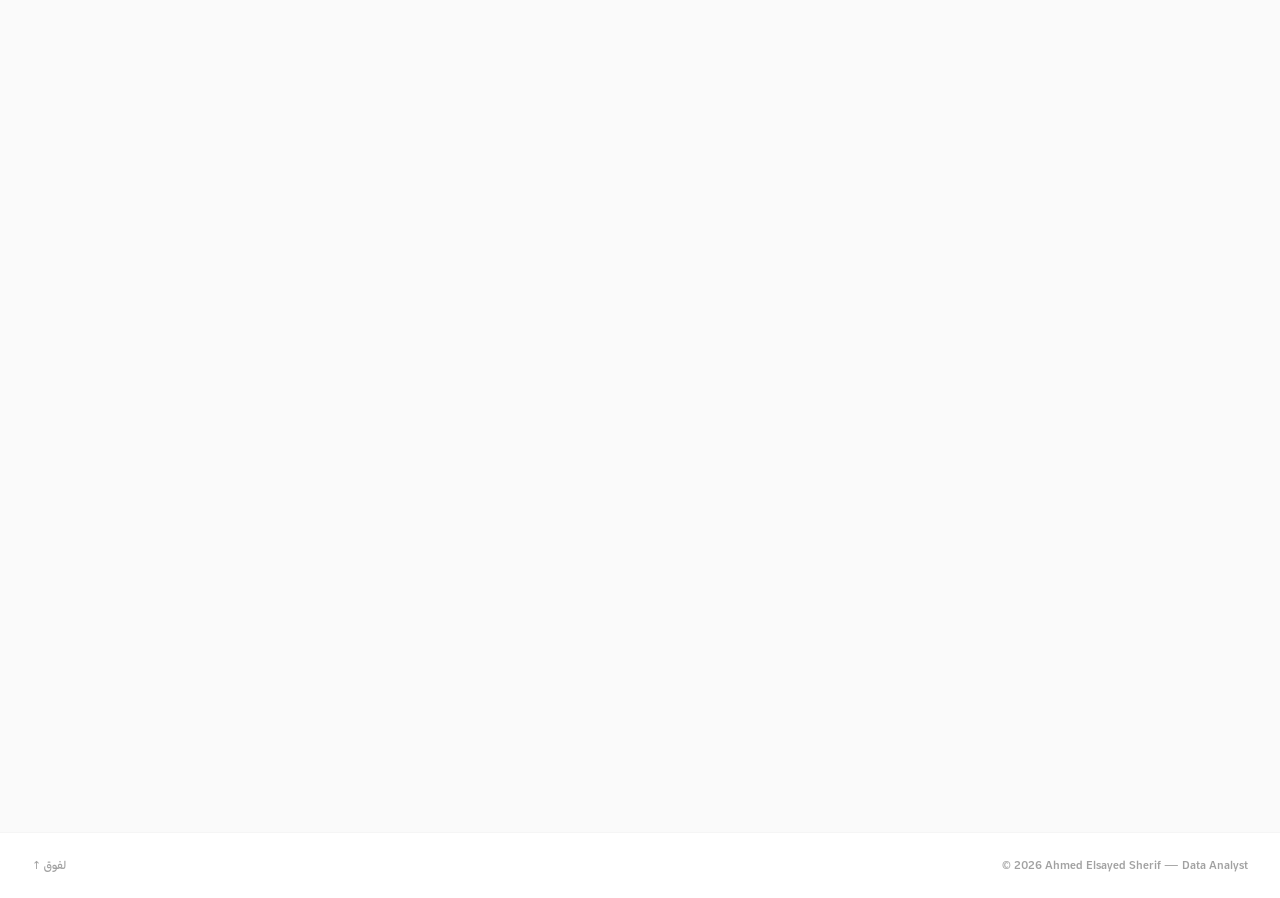
==== commit 5bf74dd9: "Deploy 03a2a63" ====
--- a/index.html
+++ b/index.html
@@ -13,7 +13,7 @@
       href="https://fonts.googleapis.com/css2?family=Lilita+One&display=swap"
       rel="stylesheet"
     />
-    <script type="module" crossorigin src="./assets/index-2e_yVVwF.js"></script>
+    <script type="module" crossorigin src="./assets/index-BATVc54A.js"></script>
     <link rel="stylesheet" crossorigin href="./assets/index-B5kH8-_f.css">
   </head>
   <body>
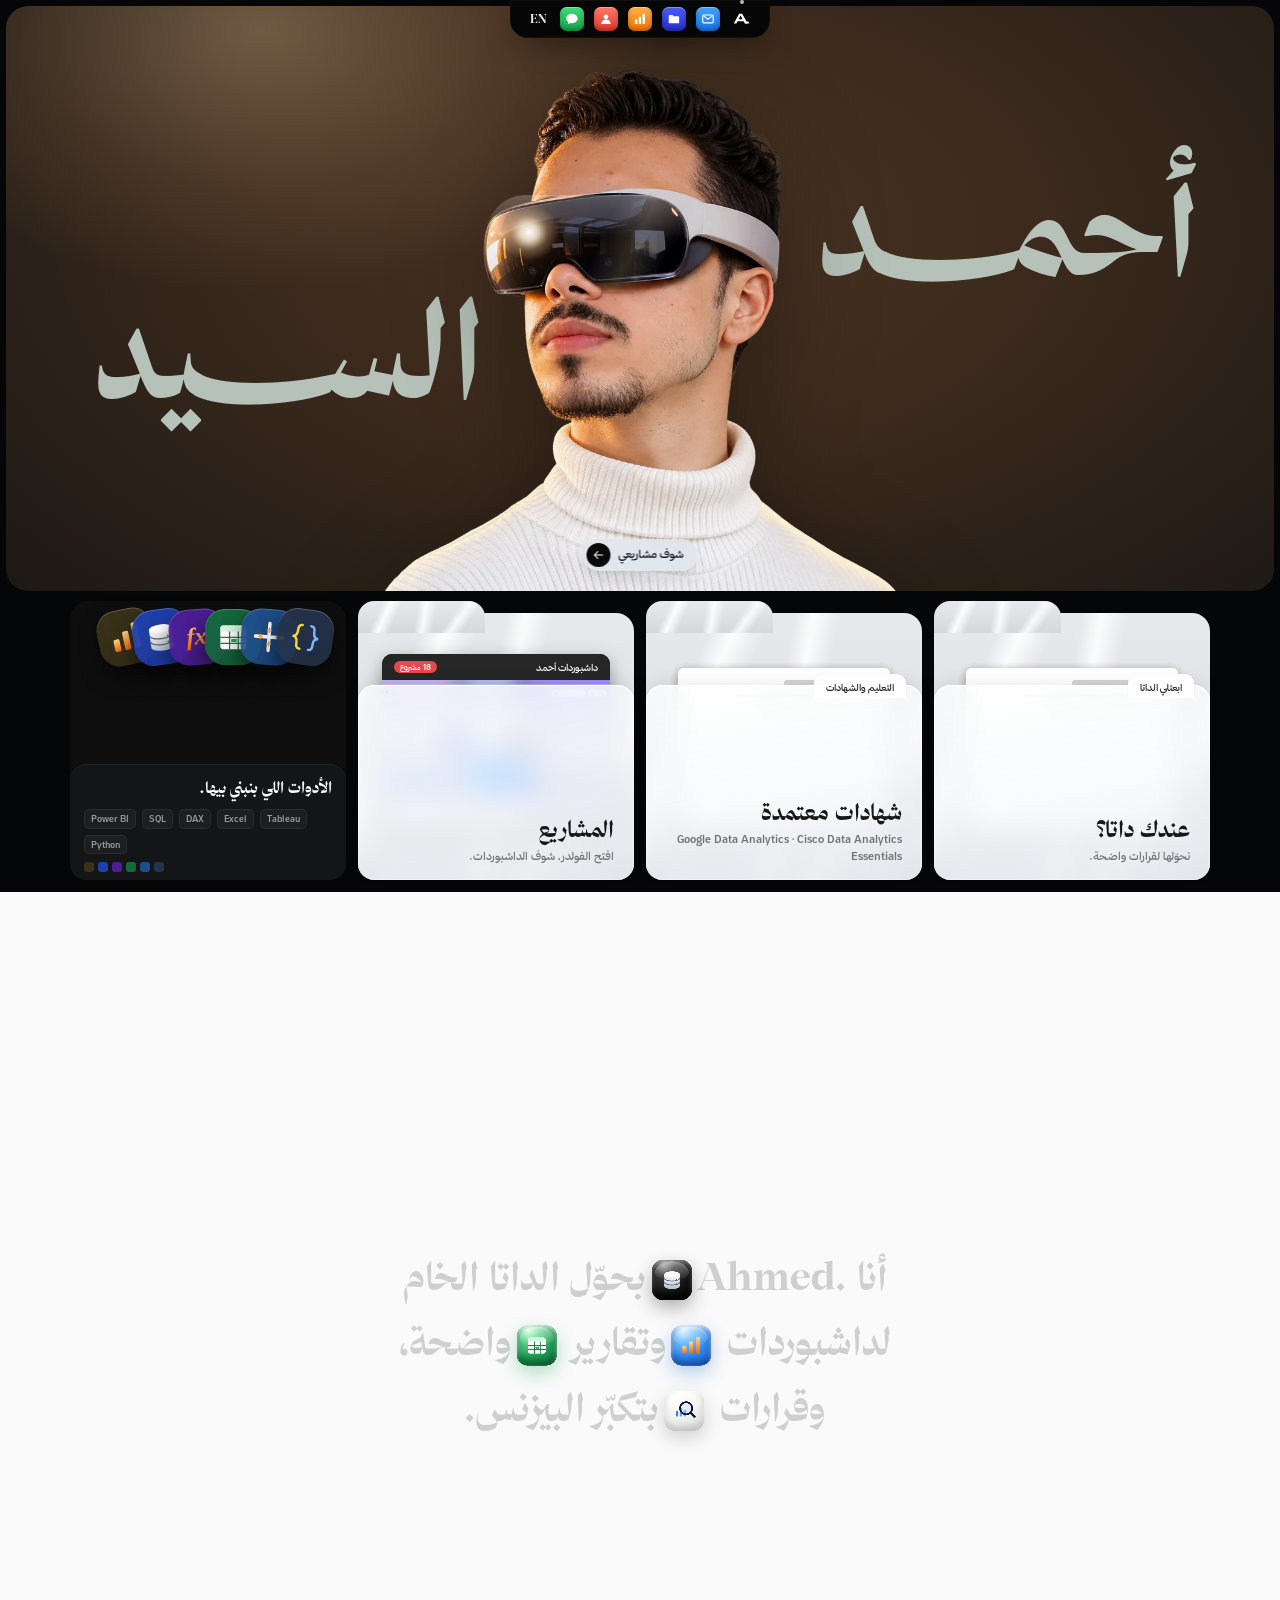
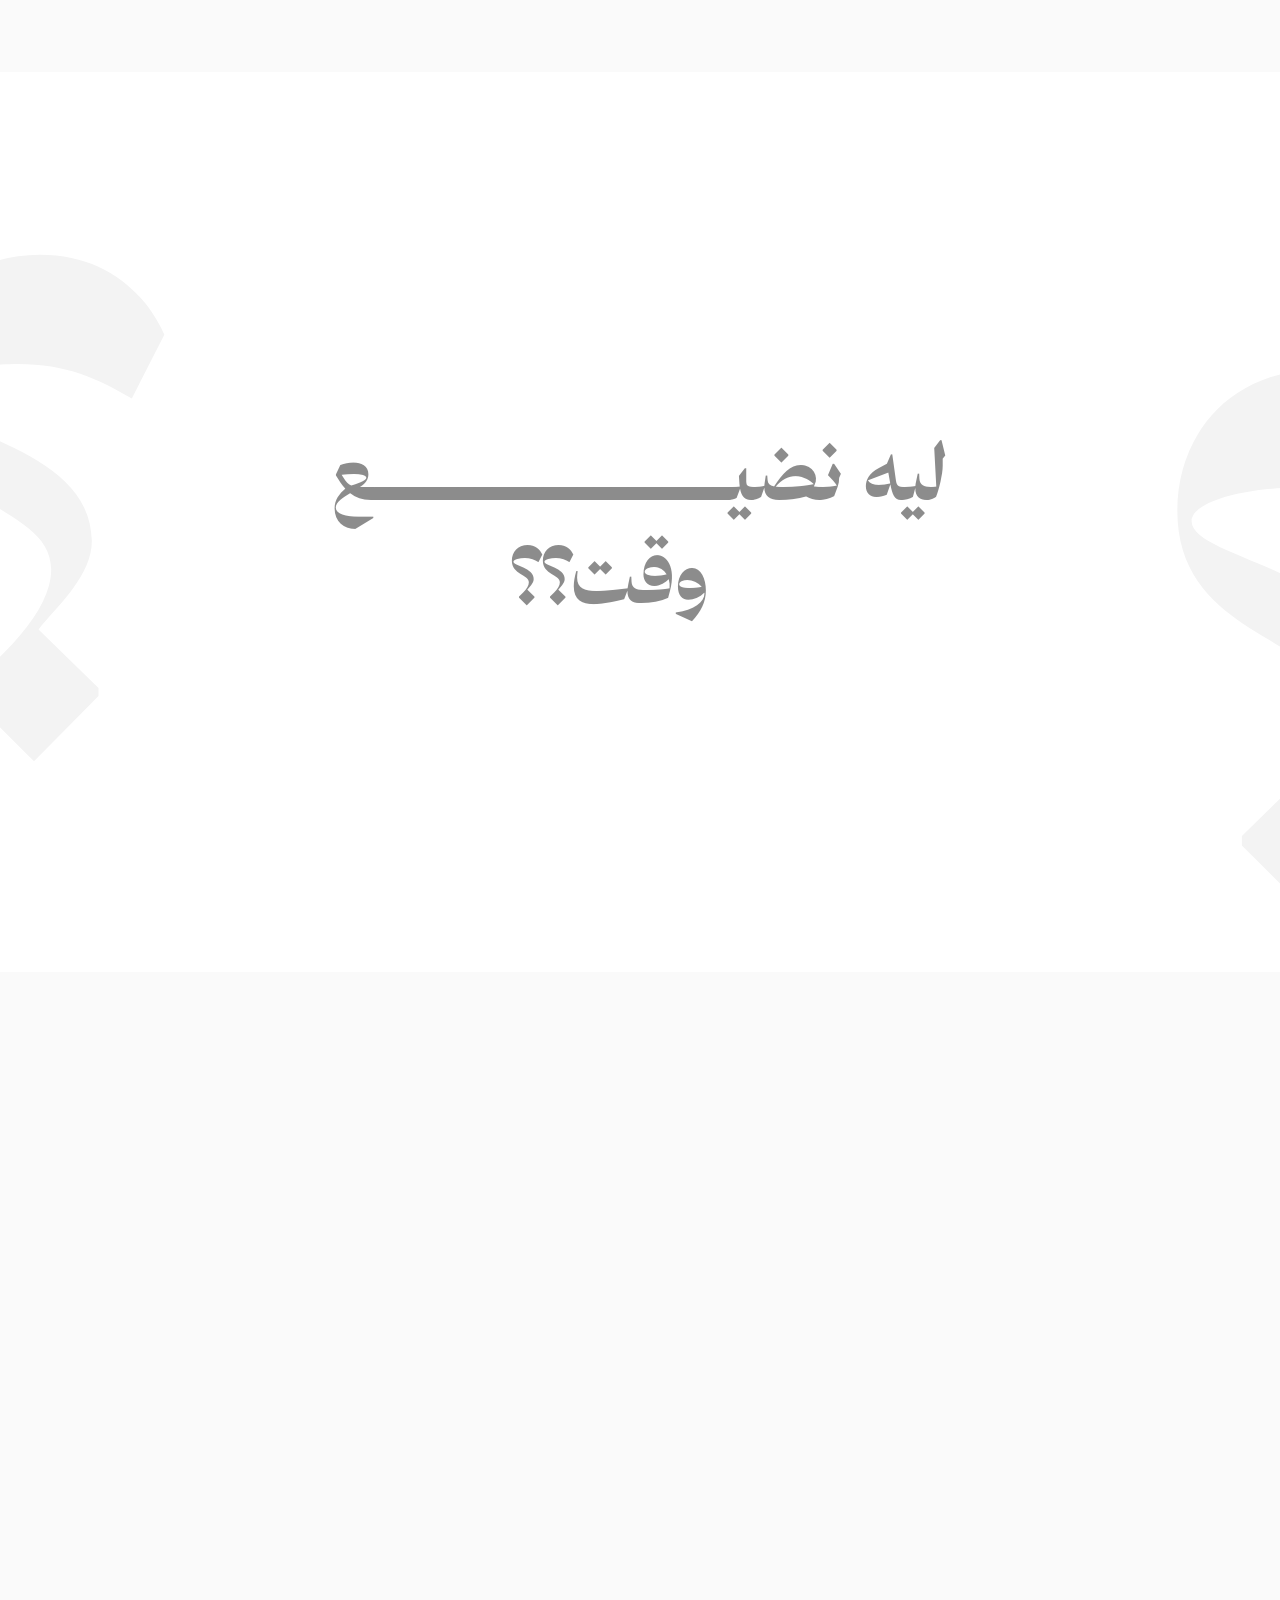
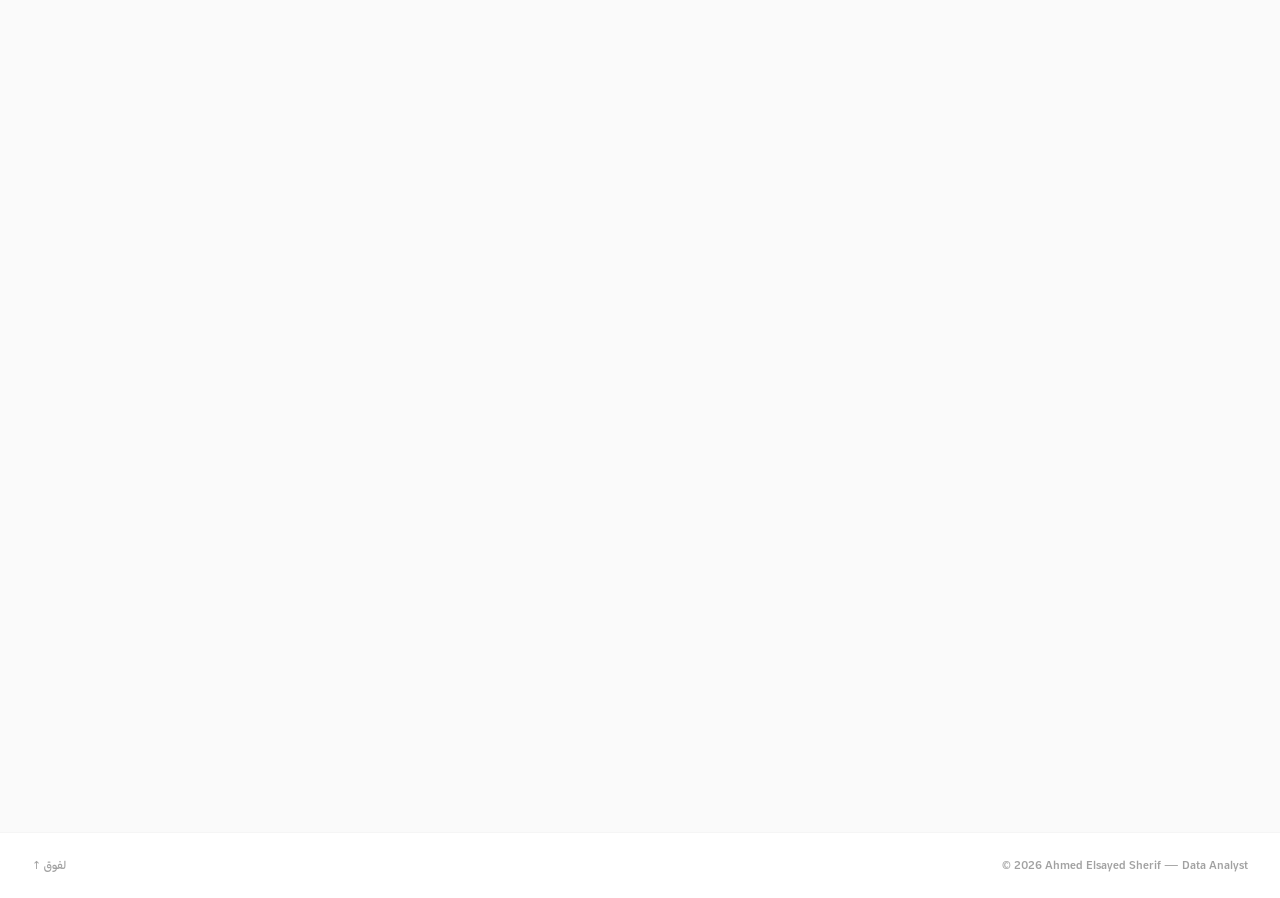
==== commit b70f5aae: "Deploy cfcd157" ====
--- a/index.html
+++ b/index.html
@@ -13,7 +13,7 @@
       href="https://fonts.googleapis.com/css2?family=Lilita+One&display=swap"
       rel="stylesheet"
     />
-    <script type="module" crossorigin src="./assets/index-BATVc54A.js"></script>
+    <script type="module" crossorigin src="./assets/index-Dycv659Y.js"></script>
     <link rel="stylesheet" crossorigin href="./assets/index-B5kH8-_f.css">
   </head>
   <body>
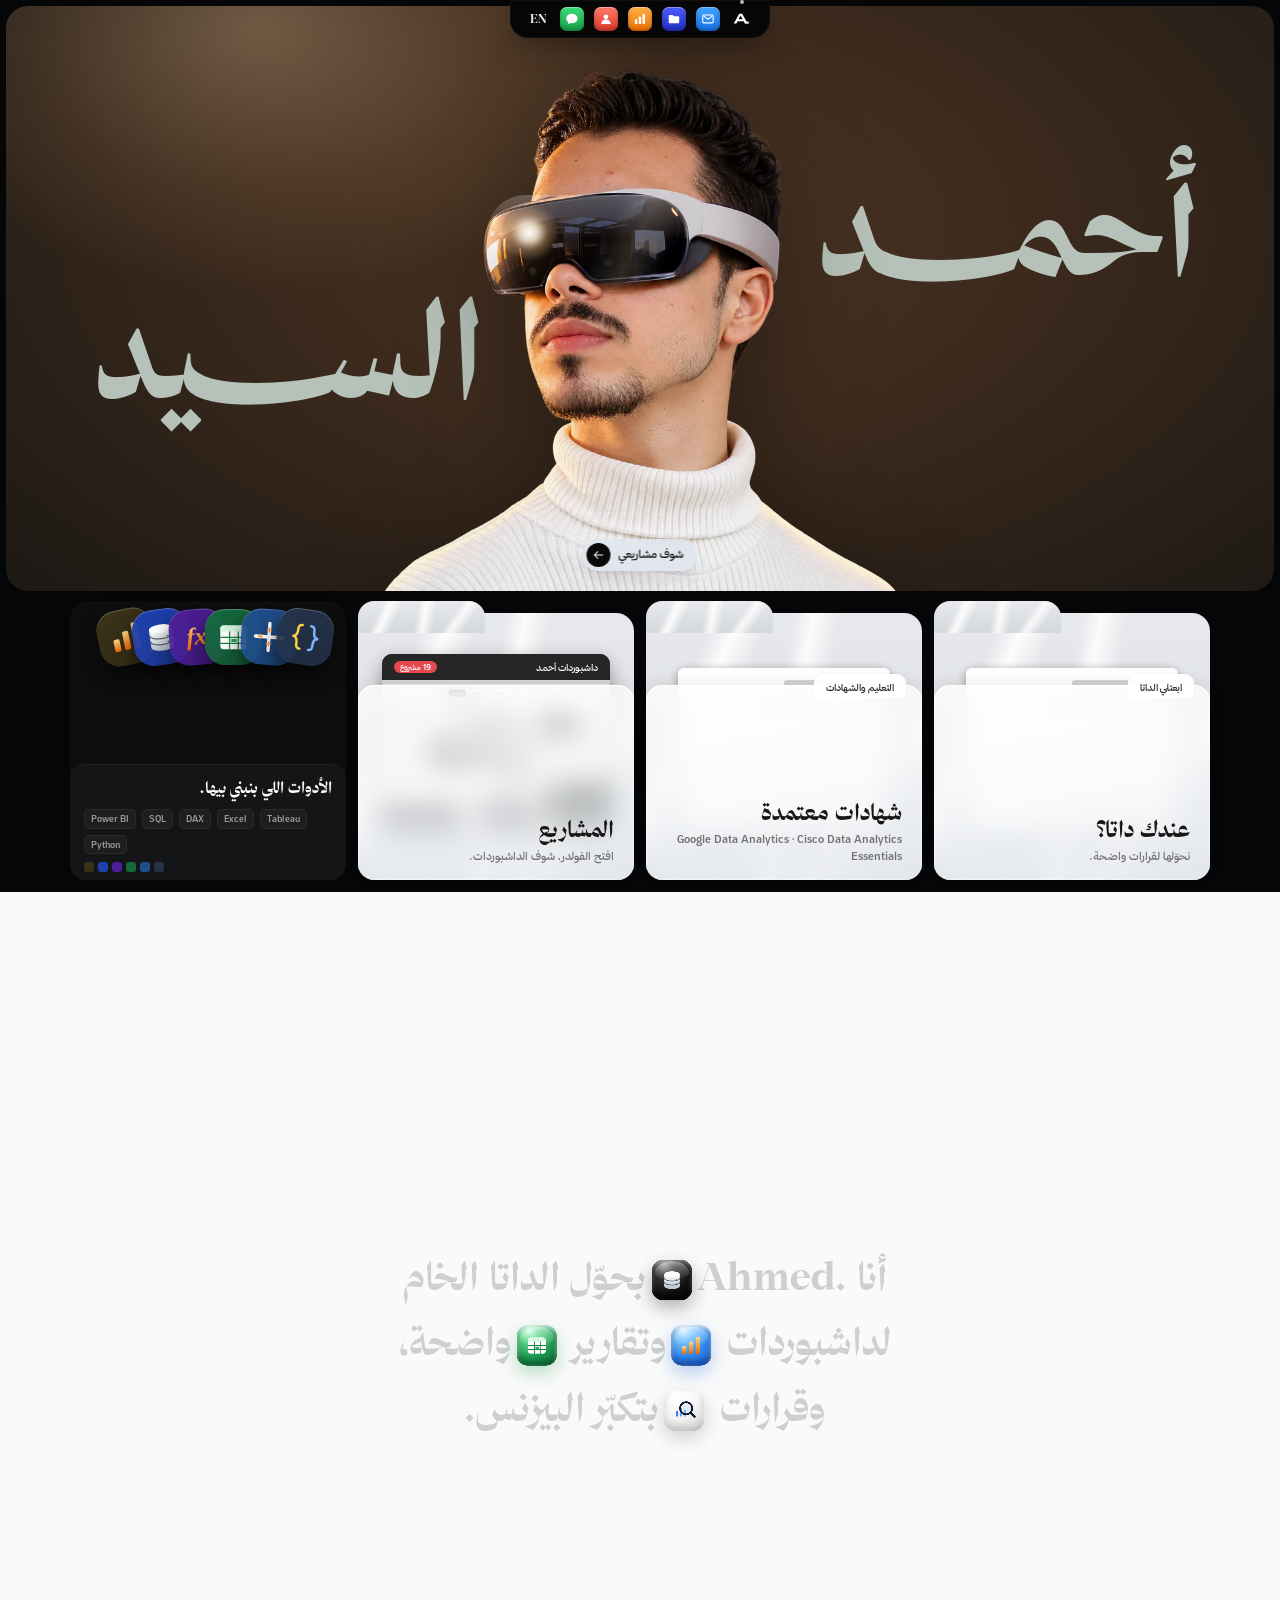
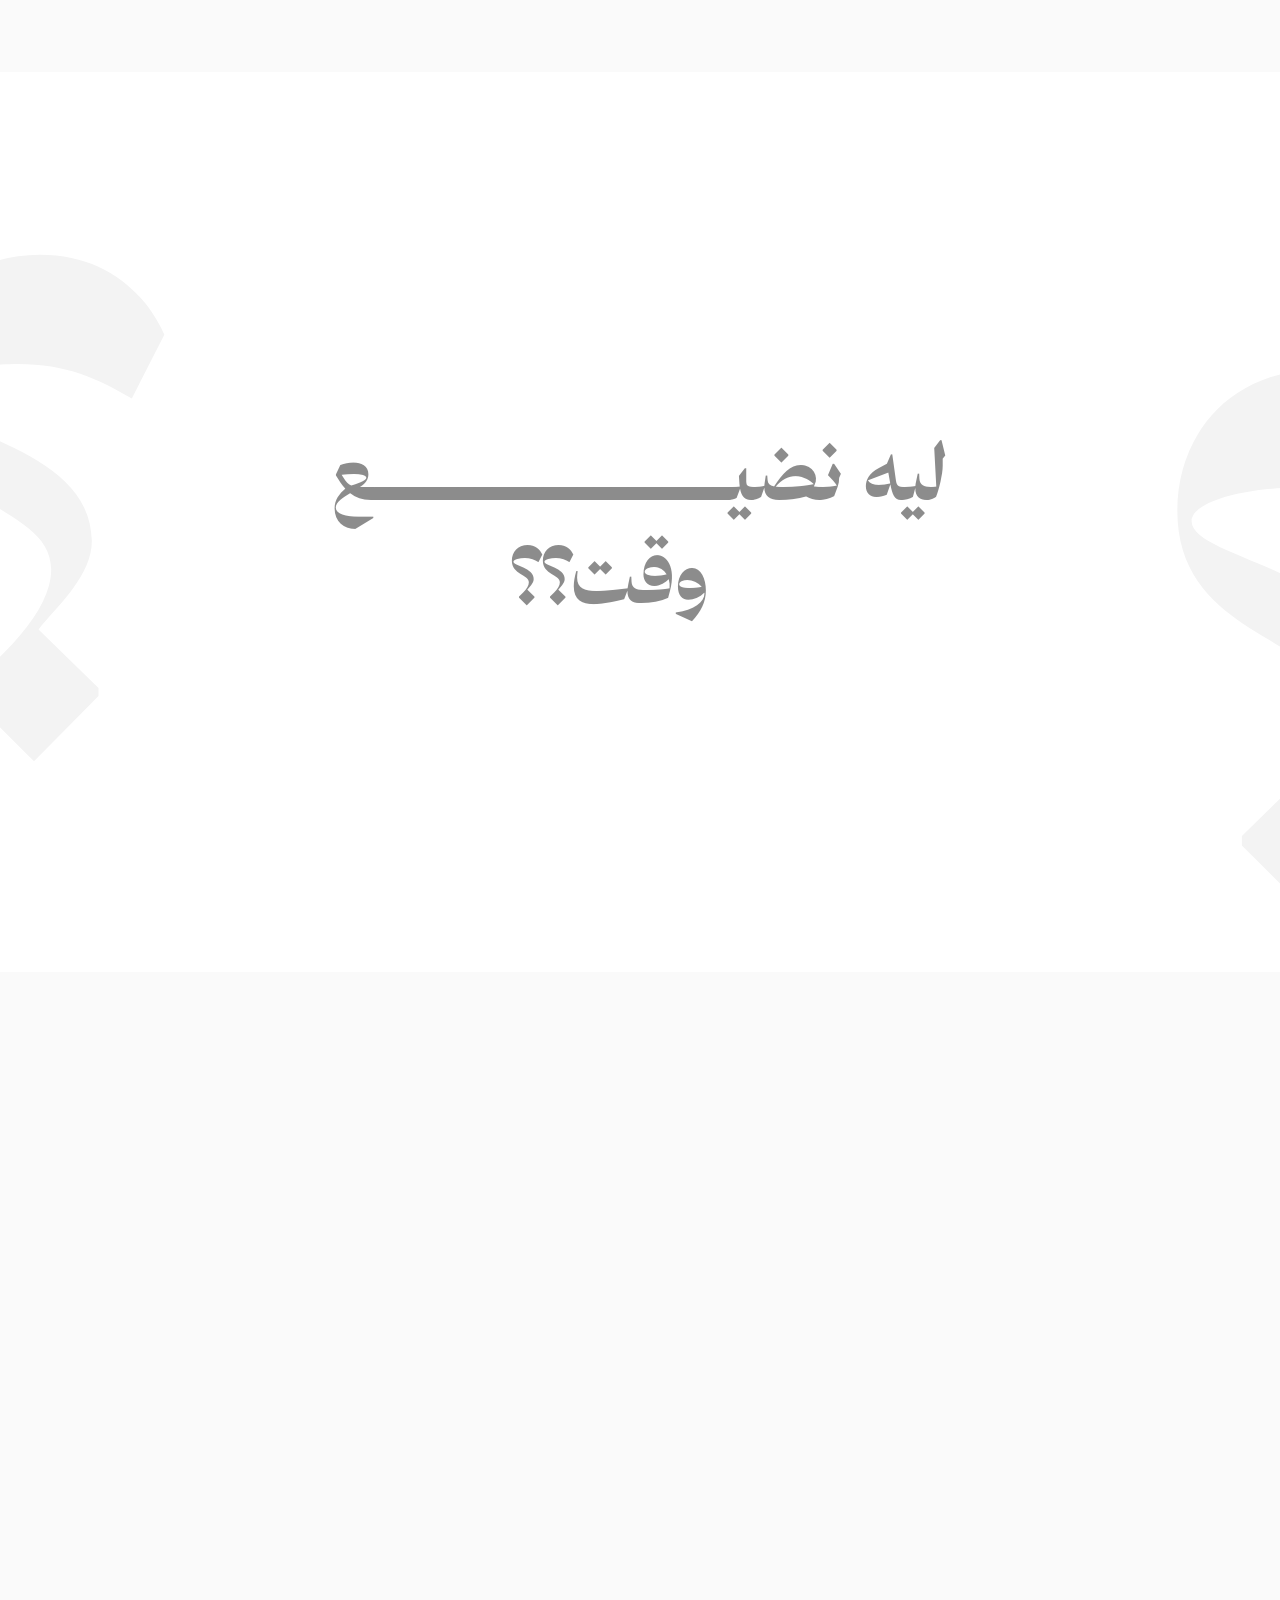
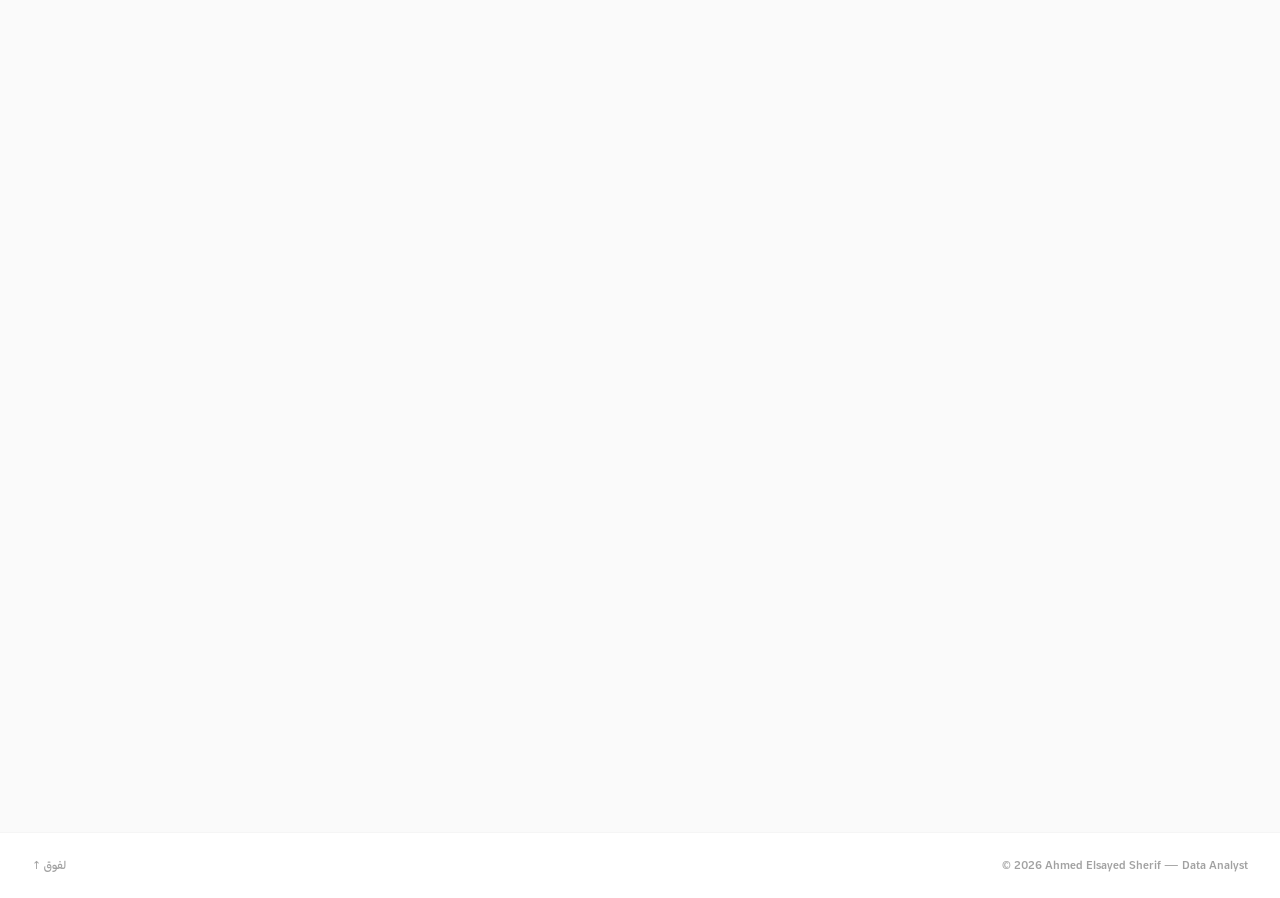
==== commit 1b9e6b24: "Deploy 86a1856" ====
--- a/index.html
+++ b/index.html
@@ -13,8 +13,8 @@
       href="https://fonts.googleapis.com/css2?family=Lilita+One&display=swap"
       rel="stylesheet"
     />
-    <script type="module" crossorigin src="./assets/index-Dycv659Y.js"></script>
-    <link rel="stylesheet" crossorigin href="./assets/index-B5kH8-_f.css">
+    <script type="module" crossorigin src="./assets/index-BEZDJ9SA.js"></script>
+    <link rel="stylesheet" crossorigin href="./assets/index-B80A6GGn.css">
   </head>
   <body>
     <div id="root"></div>
